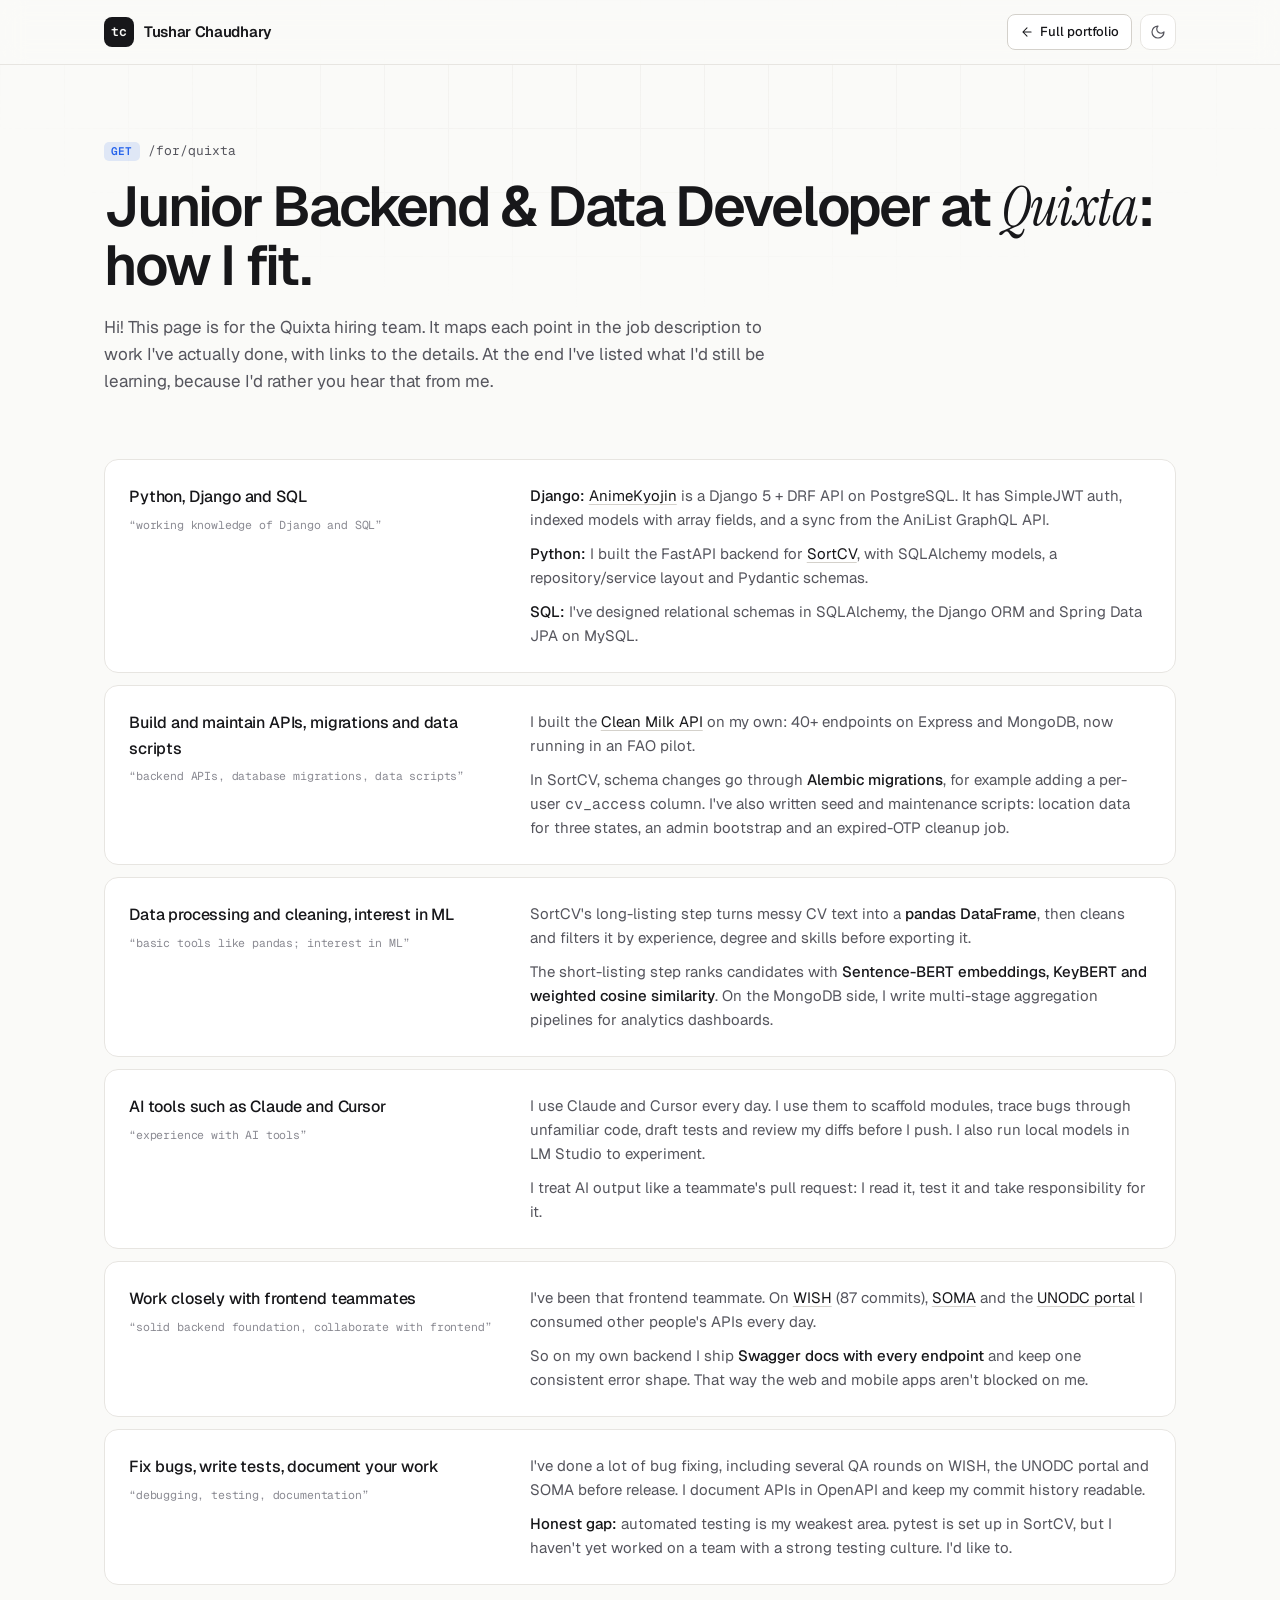
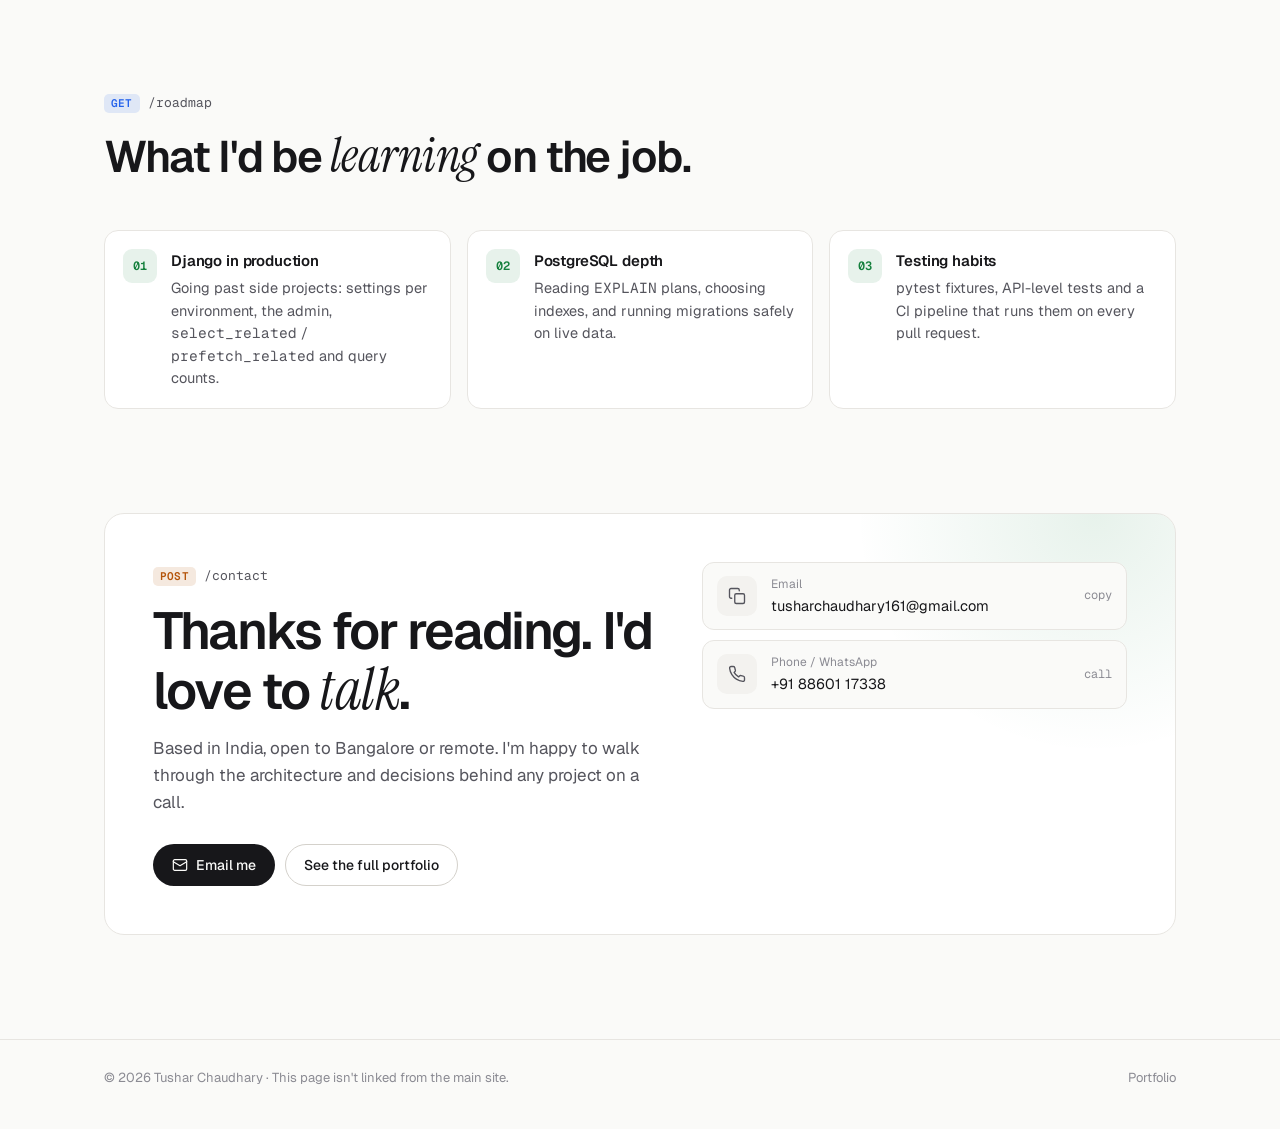
==== quixta.html @ 34424780 "Rebuild portfolio with backend case studies and Quixta fit page - New design with light/dark theme, " ====
<!DOCTYPE html>
<html lang="en">
<head>
    <meta charset="UTF-8">
    <meta name="viewport" content="width=device-width, initial-scale=1.0">
    <title>For Quixta · Tushar Chaudhary</title>
    <meta name="description" content="How Tushar Chaudhary's work maps to Quixta's Junior Backend & Data Developer role.">
    <meta name="robots" content="noindex, nofollow">
    <link rel="icon" href="data:image/svg+xml,%3Csvg xmlns='http://www.w3.org/2000/svg' viewBox='0 0 32 32'%3E%3Crect width='32' height='32' rx='8' fill='%2317171a'/%3E%3Ctext x='16' y='21' text-anchor='middle' font-family='monospace' font-size='14' font-weight='700' fill='%234ade80'%3Etc%3C/text%3E%3C/svg%3E">
    <link rel="preconnect" href="https://fonts.googleapis.com">
    <link rel="preconnect" href="https://fonts.gstatic.com" crossorigin>
    <link href="https://fonts.googleapis.com/css2?family=Geist:wght@400;500;600;700&family=Geist+Mono:wght@400;500;600&family=Instrument+Serif:ital@0;1&display=swap" rel="stylesheet">
    <link rel="stylesheet" href="style.css">
    <script>
        (function () {
            try {
                var t = localStorage.getItem('theme');
                if (t === 'light' || t === 'dark') document.documentElement.setAttribute('data-theme', t);
            } catch (e) {}
        })();
    </script>
</head>
<body>
    <svg width="0" height="0" style="position:absolute" aria-hidden="true">
        <symbol id="i-mail" viewBox="0 0 24 24"><rect x="2" y="4" width="20" height="16" rx="2"/><path d="m22 7-10 6L2 7"/></symbol>
        <symbol id="i-left" viewBox="0 0 24 24"><path d="M19 12H5M12 19l-7-7 7-7"/></symbol>
        <symbol id="i-sun" viewBox="0 0 24 24"><circle cx="12" cy="12" r="4"/><path d="M12 2v2M12 20v2M4.93 4.93l1.41 1.41M17.66 17.66l1.41 1.41M2 12h2M20 12h2M6.34 17.66l-1.41 1.41M19.07 4.93l-1.41 1.41"/></symbol>
        <symbol id="i-moon" viewBox="0 0 24 24"><path d="M12 3a6 6 0 0 0 9 9 9 9 0 1 1-9-9Z"/></symbol>
        <symbol id="i-check" viewBox="0 0 24 24"><path d="M20 6 9 17l-5-5"/></symbol>
        <symbol id="i-phone" viewBox="0 0 24 24"><path d="M22 16.92v3a2 2 0 0 1-2.18 2 19.79 19.79 0 0 1-8.63-3.07 19.5 19.5 0 0 1-6-6 19.79 19.79 0 0 1-3.07-8.67A2 2 0 0 1 4.11 2h3a2 2 0 0 1 2 1.72c.13.96.36 1.9.7 2.81a2 2 0 0 1-.45 2.11L8.09 9.91a16 16 0 0 0 6 6l1.27-1.27a2 2 0 0 1 2.11-.45c.91.34 1.85.57 2.81.7A2 2 0 0 1 22 16.92Z"/></symbol>
        <symbol id="i-copy" viewBox="0 0 24 24"><rect x="9" y="9" width="13" height="13" rx="2"/><path d="M5 15H4a2 2 0 0 1-2-2V4a2 2 0 0 1 2-2h9a2 2 0 0 1 2 2v1"/></symbol>
    </svg>

    <div class="backdrop" aria-hidden="true"></div>

    <header class="nav scrolled">
        <div class="container nav-inner">
            <a href="index.html" class="brand" aria-label="Back to Tushar Chaudhary's portfolio">
                <span class="brand-mark">tc</span>
                <span class="brand-name">Tushar Chaudhary</span>
            </a>
            <div class="nav-actions">
                <a href="index.html" class="link-btn" style="height:36px;white-space:nowrap">
                    <svg class="icon"><use href="#i-left"/></svg>
                    Full portfolio
                </a>
                <button class="icon-btn theme-toggle" id="themeBtn" aria-label="Toggle colour theme">
                    <svg class="icon moon"><use href="#i-moon"/></svg>
                    <svg class="icon sun"><use href="#i-sun"/></svg>
                </button>
            </div>
        </div>
    </header>

    <main>
        <section class="fit-hero">
            <div class="container">
                <div class="route"><span class="method m-get">GET</span><span class="path">/for/quixta</span></div>
                <h1>Junior Backend &amp; Data Developer at <span class="serif">Quixta</span>: how I fit.</h1>
                <p class="section-sub" style="max-width:680px">Hi! This page is for the Quixta hiring team. It maps each point in the job description to work I've actually done, with links to the details. At the end I've listed what I'd still be learning, because I'd rather you hear that from me.</p>
            </div>
        </section>

        <section class="section" style="padding-top:40px">
            <div class="container">
                <div class="fit-table">
                    <div class="fit-row">
                        <div class="fit-req">Python, Django and SQL<small>“working knowledge of Django and SQL”</small></div>
                        <div class="fit-proof">
                            <p><strong>Django:</strong> <a href="index.html#animekyojin">AnimeKyojin</a> is a Django 5 + DRF API on PostgreSQL. It has SimpleJWT auth, indexed models with array fields, and a sync from the AniList GraphQL API.</p>
                            <p><strong>Python:</strong> I built the FastAPI backend for <a href="index.html#sortcv">SortCV</a>, with SQLAlchemy models, a repository/service layout and Pydantic schemas.</p>
                            <p><strong>SQL:</strong> I've designed relational schemas in SQLAlchemy, the Django ORM and Spring Data JPA on MySQL.</p>
                        </div>
                    </div>
                    <div class="fit-row">
                        <div class="fit-req">Build and maintain APIs, migrations and data scripts<small>“backend APIs, database migrations, data scripts”</small></div>
                        <div class="fit-proof">
                            <p>I built the <a href="index.html#clean-milk">Clean Milk API</a> on my own: 40+ endpoints on Express and MongoDB, now running in an FAO pilot.</p>
                            <p>In SortCV, schema changes go through <strong>Alembic migrations</strong>, for example adding a per-user <code>cv_access</code> column. I've also written seed and maintenance scripts: location data for three states, an admin bootstrap and an expired-OTP cleanup job.</p>
                        </div>
                    </div>
                    <div class="fit-row">
                        <div class="fit-req">Data processing and cleaning, interest in ML<small>“basic tools like pandas; interest in ML”</small></div>
                        <div class="fit-proof">
                            <p>SortCV's long-listing step turns messy CV text into a <strong>pandas DataFrame</strong>, then cleans and filters it by experience, degree and skills before exporting it.</p>
                            <p>The short-listing step ranks candidates with <strong>Sentence-BERT embeddings, KeyBERT and weighted cosine similarity</strong>. On the MongoDB side, I write multi-stage aggregation pipelines for analytics dashboards.</p>
                        </div>
                    </div>
                    <div class="fit-row">
                        <div class="fit-req">AI tools such as Claude and Cursor<small>“experience with AI tools”</small></div>
                        <div class="fit-proof">
                            <p>I use Claude and Cursor every day. I use them to scaffold modules, trace bugs through unfamiliar code, draft tests and review my diffs before I push. I also run local models in LM Studio to experiment.</p>
                            <p>I treat AI output like a teammate's pull request: I read it, test it and take responsibility for it.</p>
                        </div>
                    </div>
                    <div class="fit-row">
                        <div class="fit-req">Work closely with frontend teammates<small>“solid backend foundation, collaborate with frontend”</small></div>
                        <div class="fit-proof">
                            <p>I've been that frontend teammate. On <a href="index.html#wish">WISH</a> (87 commits), <a href="index.html#soma">SOMA</a> and the <a href="index.html#transparency-portal">UNODC portal</a> I consumed other people's APIs every day.</p>
                            <p>So on my own backend I ship <strong>Swagger docs with every endpoint</strong> and keep one consistent error shape. That way the web and mobile apps aren't blocked on me.</p>
                        </div>
                    </div>
                    <div class="fit-row">
                        <div class="fit-req">Fix bugs, write tests, document your work<small>“debugging, testing, documentation”</small></div>
                        <div class="fit-proof">
                            <p>I've done a lot of bug fixing, including several QA rounds on WISH, the UNODC portal and SOMA before release. I document APIs in OpenAPI and keep my commit history readable.</p>
                            <p><strong>Honest gap:</strong> automated testing is my weakest area. pytest is set up in SortCV, but I haven't yet worked on a team with a strong testing culture. I'd like to.</p>
                        </div>
                    </div>
                </div>
            </div>
        </section>

        <section class="section">
            <div class="container">
                <div class="section-head">
                    <div class="route"><span class="method m-get">GET</span><span class="path">/roadmap</span></div>
                    <h2>What I'd be <span class="serif">learning</span> on the job.</h2>
                </div>
                <div class="growth">
                    <div class="principle">
                        <span class="principle-num">01</span>
                        <div><h3>Django in production</h3><p>Going past side projects: settings per environment, the admin, <code>select_related</code> / <code>prefetch_related</code> and query counts.</p></div>
                    </div>
                    <div class="principle">
                        <span class="principle-num">02</span>
                        <div><h3>PostgreSQL depth</h3><p>Reading <code>EXPLAIN</code> plans, choosing indexes, and running migrations safely on live data.</p></div>
                    </div>
                    <div class="principle">
                        <span class="principle-num">03</span>
                        <div><h3>Testing habits</h3><p>pytest fixtures, API-level tests and a CI pipeline that runs them on every pull request.</p></div>
                    </div>
                </div>
            </div>
        </section>

        <section class="section">
            <div class="container">
                <div class="contact-card">
                    <div>
                        <div class="route"><span class="method m-post">POST</span><span class="path">/contact</span></div>
                        <h2>Thanks for reading. I'd love to <span class="serif">talk</span>.</h2>
                        <p class="section-sub">Based in India, open to Bangalore or remote. I'm happy to walk through the architecture and decisions behind any project on a call.</p>
                        <div class="hero-cta">
                            <a class="btn btn-primary" href="mailto:tusharchaudhary161@gmail.com?subject=Quixta%20%E2%80%94%20Junior%20Backend%20%26%20Data%20Developer">
                                <svg class="icon"><use href="#i-mail"/></svg>
                                Email me
                            </a>
                            <a class="btn btn-ghost" href="index.html">See the full portfolio</a>
                        </div>
                    </div>
                    <div class="contact-list">
                        <button class="contact-row" id="copyEmail">
                            <span class="ci"><svg class="icon"><use href="#i-copy"/></svg></span>
                            <span><span class="cl">Email</span><span class="cv">tusharchaudhary161@gmail.com</span></span>
                            <span class="ca">copy</span>
                        </button>
                        <a class="contact-row" href="tel:+918860117338">
                            <span class="ci"><svg class="icon"><use href="#i-phone"/></svg></span>
                            <span><span class="cl">Phone / WhatsApp</span><span class="cv">+91 88601 17338</span></span>
                            <span class="ca">call</span>
                        </a>
                    </div>
                </div>
            </div>
        </section>
    </main>

    <footer class="footer">
        <div class="container footer-inner">
            <span>© 2026 Tushar Chaudhary · This page isn't linked from the main site.</span>
            <div class="footer-links"><a href="index.html">Portfolio</a></div>
        </div>
    </footer>

    <div class="toast" id="toast" role="status" aria-live="polite">
        <svg class="icon"><use href="#i-check"/></svg>
        <span id="toastText">Copied</span>
    </div>

    <script>
        (function () {
            var root = document.documentElement;
            document.getElementById('themeBtn').addEventListener('click', function () {
                var cur = root.getAttribute('data-theme') ||
                    (window.matchMedia('(prefers-color-scheme: dark)').matches ? 'dark' : 'light');
                var next = cur === 'dark' ? 'light' : 'dark';
                root.setAttribute('data-theme', next);
                try { localStorage.setItem('theme', next); } catch (e) {}
            });
            var toast = document.getElementById('toast');
            document.getElementById('copyEmail').addEventListener('click', function () {
                var email = 'tusharchaudhary161@gmail.com';
                var show = function () {
                    document.getElementById('toastText').textContent = 'Email copied: ' + email;
                    toast.classList.add('show');
                    setTimeout(function () { toast.classList.remove('show'); }, 2200);
                };
                if (navigator.clipboard && window.isSecureContext) navigator.clipboard.writeText(email).then(show);
                else window.location.href = 'mailto:' + email;
            });
        })();
    </script>
</body>
</html>
---- style.css ----
/* ==========================================================================
   Tushar Chaudhary — Portfolio
   Vanilla CSS. Tokens first, then layout, then components.
   ========================================================================== */

/* ---------- Tokens ---------- */
:root {
    --bg: #fafaf8;
    --bg-elev: #ffffff;
    --bg-sunk: #f3f2ef;
    --line: #e7e5e1;
    --line-strong: #d4d1cb;
    --text: #17171a;
    --text-2: #55555d;
    --text-3: #8b8b93;
    --accent: #15803d;
    --accent-soft: rgba(21, 128, 61, 0.1);
    --accent-line: rgba(21, 128, 61, 0.28);
    --m-get: #2563eb;
    --m-post: #b45309;
    --m-patch: #7c3aed;
    --m-put: #0e7490;
    --m-del: #dc2626;
    --s-str: #15803d;
    --s-key: #1d4ed8;
    --s-num: #b45309;
    --s-com: #8b8b93;
    --heat-0: #ebe9e4;
    --heat-1: #b7e4c4;
    --heat-2: #6cc98a;
    --heat-3: #2f9e57;
    --heat-4: #166534;
    --shadow: 0 1px 2px rgba(20, 20, 20, 0.04), 0 8px 24px -12px rgba(20, 20, 20, 0.12);
    --radius: 14px;
    --radius-sm: 8px;
    --font-sans: "Geist", ui-sans-serif, system-ui, -apple-system, "Segoe UI", sans-serif;
    --font-mono: "Geist Mono", ui-monospace, "SFMono-Regular", Menlo, Consolas, monospace;
    --font-serif: "Instrument Serif", Georgia, "Times New Roman", serif;
    --max: 1120px;
    --gutter: 24px;
    color-scheme: light;
}

@media (prefers-color-scheme: dark) {
    :root:not([data-theme="light"]) {
        --bg: #0a0a0b;
        --bg-elev: #121214;
        --bg-sunk: #0e0e10;
        --line: #232327;
        --line-strong: #313137;
        --text: #ededef;
        --text-2: #a5a5ae;
        --text-3: #6e6e78;
        --accent: #4ade80;
        --accent-soft: rgba(74, 222, 128, 0.1);
        --accent-line: rgba(74, 222, 128, 0.3);
        --m-get: #60a5fa;
        --m-post: #fbbf24;
        --m-patch: #c084fc;
        --m-put: #22d3ee;
        --m-del: #f87171;
        --s-str: #86efac;
        --s-key: #93c5fd;
        --s-num: #fcd34d;
        --s-com: #6e6e78;
        --heat-0: #19191c;
        --heat-1: #14532d;
        --heat-2: #15803d;
        --heat-3: #22c55e;
        --heat-4: #86efac;
        --shadow: 0 1px 2px rgba(0, 0, 0, 0.4), 0 12px 32px -16px rgba(0, 0, 0, 0.7);
        color-scheme: dark;
    }
}

:root[data-theme="dark"] {
    --bg: #0a0a0b;
    --bg-elev: #121214;
    --bg-sunk: #0e0e10;
    --line: #232327;
    --line-strong: #313137;
    --text: #ededef;
    --text-2: #a5a5ae;
    --text-3: #6e6e78;
    --accent: #4ade80;
    --accent-soft: rgba(74, 222, 128, 0.1);
    --accent-line: rgba(74, 222, 128, 0.3);
    --m-get: #60a5fa;
    --m-post: #fbbf24;
    --m-patch: #c084fc;
    --m-put: #22d3ee;
    --m-del: #f87171;
    --s-str: #86efac;
    --s-key: #93c5fd;
    --s-num: #fcd34d;
    --s-com: #6e6e78;
    --heat-0: #19191c;
    --heat-1: #14532d;
    --heat-2: #15803d;
    --heat-3: #22c55e;
    --heat-4: #86efac;
    --shadow: 0 1px 2px rgba(0, 0, 0, 0.4), 0 12px 32px -16px rgba(0, 0, 0, 0.7);
    color-scheme: dark;
}

/* ---------- Base ---------- */
*,
*::before,
*::after { box-sizing: border-box; }

html {
    scroll-behavior: smooth;
    scroll-padding-top: 88px;
    -webkit-text-size-adjust: 100%;
}

body {
    margin: 0;
    background: var(--bg);
    color: var(--text);
    font-family: var(--font-sans);
    font-size: 16px;
    line-height: 1.6;
    -webkit-font-smoothing: antialiased;
    text-rendering: optimizeLegibility;
    overflow-x: hidden;
    transition: background-color 0.25s ease, color 0.25s ease;
}

img, svg { display: block; max-width: 100%; }
a { color: inherit; text-decoration: none; }
button { font: inherit; color: inherit; cursor: pointer; background: none; border: 0; padding: 0; }
code, pre, kbd { font-family: var(--font-mono); }
::selection { background: var(--accent); color: var(--bg); }

:focus-visible {
    outline: 2px solid var(--accent);
    outline-offset: 3px;
    border-radius: 6px;
}

.icon { width: 16px; height: 16px; flex-shrink: 0; fill: none; stroke: currentColor; stroke-width: 1.8; stroke-linecap: round; stroke-linejoin: round; }
.icon-fill { fill: currentColor; stroke: none; }

.skip-link {
    position: absolute;
    left: 16px;
    top: -60px;
    z-index: 200;
    padding: 10px 14px;
    background: var(--text);
    color: var(--bg);
    border-radius: var(--radius-sm);
    font-size: 14px;
}
.skip-link:focus { top: 16px; }

.container {
    width: 100%;
    max-width: var(--max);
    margin: 0 auto;
    padding: 0 var(--gutter);
}

.serif {
    font-family: var(--font-serif);
    font-style: italic;
    font-weight: 400;
    letter-spacing: -0.01em;
}

.mono { font-family: var(--font-mono); }
.muted { color: var(--text-2); }

/* subtle grain/grid backdrop */
.backdrop {
    position: fixed;
    inset: 0;
    z-index: -1;
    pointer-events: none;
    background-image:
        linear-gradient(var(--line) 1px, transparent 1px),
        linear-gradient(90deg, var(--line) 1px, transparent 1px);
    background-size: 64px 64px;
    mask-image: radial-gradient(ellipse 80% 50% at 50% 0%, #000 0%, transparent 70%);
    -webkit-mask-image: radial-gradient(ellipse 80% 50% at 50% 0%, #000 0%, transparent 70%);
    opacity: 0.55;
}

/* ---------- Nav ---------- */
.nav {
    position: sticky;
    top: 0;
    z-index: 50;
    border-bottom: 1px solid transparent;
    transition: background-color 0.25s ease, border-color 0.25s ease, backdrop-filter 0.25s ease;
}
.nav.scrolled {
    background: color-mix(in srgb, var(--bg) 82%, transparent);
    backdrop-filter: saturate(160%) blur(12px);
    -webkit-backdrop-filter: saturate(160%) blur(12px);
    border-bottom-color: var(--line);
}
.nav-inner {
    height: 64px;
    display: flex;
    align-items: center;
    gap: 24px;
}
.brand {
    display: inline-flex;
    align-items: center;
    gap: 10px;
    font-weight: 600;
    letter-spacing: -0.02em;
    margin-right: auto;
}
.brand-mark {
    width: 30px;
    height: 30px;
    display: grid;
    place-items: center;
    border-radius: 8px;
    background: var(--text);
    color: var(--bg);
    font-family: var(--font-mono);
    font-size: 13px;
    font-weight: 600;
}
.brand-name { font-size: 15px; }
.nav-links {
    display: flex;
    gap: 4px;
}
.nav-links a {
    font-size: 14px;
    color: var(--text-2);
    padding: 6px 12px;
    border-radius: 999px;
    transition: color 0.2s ease, background-color 0.2s ease;
}
.nav-links a:hover { color: var(--text); background: var(--bg-sunk); }
.nav-links a.active { color: var(--text); background: var(--bg-sunk); }
.nav-actions { display: flex; align-items: center; gap: 8px; }

.icon-btn {
    width: 36px;
    height: 36px;
    display: inline-grid;
    place-items: center;
    border-radius: 10px;
    border: 1px solid var(--line);
    background: var(--bg-elev);
    color: var(--text-2);
    transition: color 0.2s ease, border-color 0.2s ease;
}
.icon-btn:hover { color: var(--text); border-color: var(--line-strong); }

.search-btn {
    height: 36px;
    display: inline-flex;
    align-items: center;
    gap: 8px;
    padding: 0 8px 0 12px;
    border-radius: 10px;
    border: 1px solid var(--line);
    background: var(--bg-elev);
    color: var(--text-3);
    font-size: 13px;
    transition: border-color 0.2s ease, color 0.2s ease;
}
.search-btn:hover { border-color: var(--line-strong); color: var(--text-2); }
kbd, .kbd {
    font-family: var(--font-mono);
    font-size: 11px;
    line-height: 1;
    padding: 4px 6px;
    border-radius: 5px;
    border: 1px solid var(--line);
    background: var(--bg-sunk);
    color: var(--text-2);
}

.theme-toggle .sun { display: none; }
:root[data-theme="dark"] .theme-toggle .sun { display: block; }
:root[data-theme="dark"] .theme-toggle .moon { display: none; }
@media (prefers-color-scheme: dark) {
    :root:not([data-theme="light"]) .theme-toggle .sun { display: block; }
    :root:not([data-theme="light"]) .theme-toggle .moon { display: none; }
}

.menu-btn { display: none; }

/* ---------- Buttons ---------- */
.btn {
    display: inline-flex;
    align-items: center;
    justify-content: center;
    gap: 8px;
    height: 42px;
    padding: 0 18px;
    border-radius: 999px;
    font-size: 14px;
    font-weight: 500;
    border: 1px solid transparent;
    transition: transform 0.15s ease, background-color 0.2s ease, border-color 0.2s ease, color 0.2s ease;
    white-space: nowrap;
}
.btn:active { transform: translateY(1px); }
.btn-primary { background: var(--text); color: var(--bg); }
.btn-primary:hover { background: color-mix(in srgb, var(--text) 86%, var(--accent)); }
.btn-ghost { border-color: var(--line-strong); background: var(--bg-elev); color: var(--text); }
.btn-ghost:hover { border-color: var(--text-3); }
.btn-icon { width: 42px; padding: 0; }

/* ---------- Hero ---------- */
.hero { padding: 72px 0 56px; }
.hero-grid {
    display: grid;
    grid-template-columns: minmax(0, 1.05fr) minmax(0, 1fr);
    gap: 56px;
    align-items: center;
}
.status-pill {
    display: inline-flex;
    align-items: center;
    gap: 10px;
    padding: 6px 14px 6px 10px;
    border: 1px solid var(--line);
    border-radius: 999px;
    background: var(--bg-elev);
    font-size: 13px;
    color: var(--text-2);
    margin-bottom: 28px;
}
.pulse {
    position: relative;
    width: 8px;
    height: 8px;
    border-radius: 50%;
    background: var(--accent);
}
.pulse::after {
    content: "";
    position: absolute;
    inset: -4px;
    border-radius: 50%;
    border: 1px solid var(--accent);
    animation: pulse 2s ease-out infinite;
}
@keyframes pulse {
    0% { transform: scale(0.6); opacity: 1; }
    100% { transform: scale(1.6); opacity: 0; }
}
.hero h1 {
    font-size: clamp(40px, 6vw, 68px);
    line-height: 1.02;
    letter-spacing: -0.045em;
    font-weight: 600;
    margin: 0 0 24px;
}
.hero h1 .serif { font-size: 1.08em; letter-spacing: -0.02em; }
.hero-lede {
    font-size: 17px;
    color: var(--text-2);
    max-width: 540px;
    margin: 0 0 32px;
}
.hero-lede strong { color: var(--text); font-weight: 500; }
.hero-cta { display: flex; flex-wrap: wrap; gap: 10px; }

/* API console */
.console {
    border: 1px solid var(--line);
    border-radius: var(--radius);
    background: var(--bg-elev);
    box-shadow: var(--shadow);
    overflow: hidden;
    font-family: var(--font-mono);
    font-size: 13px;
}
.console-bar {
    display: flex;
    align-items: center;
    gap: 8px;
    padding: 10px 10px 10px 12px;
    border-bottom: 1px solid var(--line);
    background: var(--bg-sunk);
}
.method {
    display: inline-block;
    font-family: var(--font-mono);
    font-size: 11px;
    font-weight: 600;
    letter-spacing: 0.02em;
    padding: 3px 7px;
    border-radius: 5px;
    line-height: 1.2;
}
.m-get { color: var(--m-get); background: color-mix(in srgb, var(--m-get) 12%, transparent); }
.m-post { color: var(--m-post); background: color-mix(in srgb, var(--m-post) 13%, transparent); }
.m-patch { color: var(--m-patch); background: color-mix(in srgb, var(--m-patch) 12%, transparent); }
.m-put { color: var(--m-put); background: color-mix(in srgb, var(--m-put) 13%, transparent); }
.m-del { color: var(--m-del); background: color-mix(in srgb, var(--m-del) 12%, transparent); }
.console-url {
    flex: 1;
    min-width: 0;
    color: var(--text);
    white-space: nowrap;
    overflow: hidden;
    text-overflow: ellipsis;
}
.console-url .host { color: var(--text-3); }
.send-btn {
    display: inline-flex;
    align-items: center;
    gap: 6px;
    padding: 6px 12px;
    border-radius: 7px;
    background: var(--text);
    color: var(--bg);
    font-size: 12px;
    font-weight: 500;
}
.send-btn .icon { width: 12px; height: 12px; }
.console-tabs {
    display: flex;
    gap: 2px;
    padding: 8px 10px 0;
    border-bottom: 1px solid var(--line);
    overflow-x: auto;
    scrollbar-width: none;
}
.console-tabs::-webkit-scrollbar { display: none; }
.console-tab {
    padding: 6px 10px 8px;
    font-size: 12px;
    color: var(--text-3);
    border-bottom: 2px solid transparent;
    margin-bottom: -1px;
    white-space: nowrap;
}
.console-tab:hover { color: var(--text-2); }
.console-tab[aria-selected="true"] { color: var(--text); border-bottom-color: var(--accent); }
.console-meta {
    display: flex;
    gap: 14px;
    padding: 10px 16px 0;
    font-size: 11.5px;
    color: var(--text-3);
}
.console-meta .ok { color: var(--accent); font-weight: 600; }
.console-body {
    margin: 0;
    padding: 12px 16px 20px;
    min-height: 296px;
    white-space: pre-wrap;
    word-break: break-word;
    color: var(--text-2);
    line-height: 1.7;
}
.console-body .k { color: var(--s-key); }
.console-body .s { color: var(--s-str); }
.console-body .n { color: var(--s-num); }
.console-body .b { color: var(--m-patch); }
.caret {
    display: inline-block;
    width: 7px;
    height: 15px;
    background: var(--accent);
    vertical-align: -2px;
    animation: blink 1s steps(1) infinite;
}
@keyframes blink { 50% { opacity: 0; } }

/* ---------- Stats strip ---------- */
.stats {
    display: grid;
    grid-template-columns: repeat(4, minmax(0, 1fr));
    border: 1px solid var(--line);
    border-radius: var(--radius);
    background: var(--bg-elev);
    margin-top: 64px;
}
.stat { padding: 22px 24px; }
.stat + .stat { border-left: 1px solid var(--line); }
.stat-num {
    font-size: 34px;
    font-weight: 600;
    letter-spacing: -0.04em;
    line-height: 1.1;
}
.stat-num sup { font-size: 0.55em; color: var(--accent); vertical-align: top; position: relative; top: 4px; margin-left: 2px; }
.stat-label { font-size: 13.5px; color: var(--text-2); margin-top: 6px; line-height: 1.45; }

/* ---------- Sections ---------- */
.section { padding: 104px 0 0; }
.section:last-of-type { padding-bottom: 104px; }
.section-head { margin-bottom: 48px; max-width: 720px; }
.route {
    display: inline-flex;
    align-items: center;
    gap: 8px;
    font-family: var(--font-mono);
    font-size: 13px;
    color: var(--text-3);
    margin-bottom: 16px;
}
.route .path { color: var(--text-2); }
.section h2 {
    font-size: clamp(30px, 4vw, 44px);
    line-height: 1.08;
    letter-spacing: -0.035em;
    font-weight: 600;
    margin: 0 0 14px;
}
.section h2 .serif { font-size: 1.1em; }
.section-sub { color: var(--text-2); font-size: 17px; margin: 0; }

/* ---------- About ---------- */
.about-grid {
    display: grid;
    grid-template-columns: minmax(0, 1.1fr) minmax(0, 1fr);
    gap: 48px;
}
.about-copy p { margin: 0 0 18px; color: var(--text-2); font-size: 16.5px; }
.about-copy p strong { color: var(--text); font-weight: 500; }
.principles { display: grid; gap: 12px; }
.principle {
    display: grid;
    grid-template-columns: 34px 1fr;
    gap: 14px;
    padding: 18px;
    border: 1px solid var(--line);
    border-radius: var(--radius);
    background: var(--bg-elev);
}
.principle-num {
    width: 34px;
    height: 34px;
    border-radius: 9px;
    display: grid;
    place-items: center;
    background: var(--accent-soft);
    color: var(--accent);
    font-family: var(--font-mono);
    font-size: 12px;
    font-weight: 600;
}
.principle h3 { font-size: 15px; margin: 0 0 4px; font-weight: 600; letter-spacing: -0.01em; }
.principle p { margin: 0; color: var(--text-2); font-size: 14.5px; line-height: 1.55; }

/* ---------- Experience ---------- */
.timeline { display: grid; gap: 16px; }
.job {
    display: grid;
    grid-template-columns: 200px minmax(0, 1fr);
    gap: 32px;
    padding: 28px;
    border: 1px solid var(--line);
    border-radius: var(--radius);
    background: var(--bg-elev);
}
.job-when { font-family: var(--font-mono); font-size: 13px; color: var(--text-3); padding-top: 3px; }
.job-when .now {
    display: inline-flex;
    align-items: center;
    gap: 6px;
    margin-top: 8px;
    color: var(--accent);
}
.job-when .now::before { content: ""; width: 6px; height: 6px; border-radius: 50%; background: var(--accent); }
.job h3 { margin: 0; font-size: 19px; letter-spacing: -0.02em; font-weight: 600; }
.job-org { color: var(--text-2); font-size: 14.5px; margin: 4px 0 16px; }
.job ul { margin: 0; padding: 0; list-style: none; display: grid; gap: 10px; }
.job li {
    position: relative;
    padding-left: 20px;
    color: var(--text-2);
    font-size: 15px;
}
.job li::before {
    content: "";
    position: absolute;
    left: 2px;
    top: 0.72em;
    width: 8px;
    height: 1px;
    background: var(--text-3);
}
.job li strong { color: var(--text); font-weight: 500; }

/* Activity heatmap */
.activity {
    margin-top: 16px;
    padding: 24px 28px;
    border: 1px solid var(--line);
    border-radius: var(--radius);
    background: var(--bg-elev);
}
.activity-head {
    display: flex;
    align-items: baseline;
    justify-content: space-between;
    gap: 16px;
    flex-wrap: wrap;
    margin-bottom: 18px;
}
.activity-head h3 { margin: 0; font-size: 15px; font-weight: 600; }
.activity-head p { margin: 2px 0 0; font-size: 13.5px; color: var(--text-2); }
.legend { display: flex; align-items: center; gap: 4px; font-size: 11.5px; color: var(--text-3); font-family: var(--font-mono); }
.legend i { width: 10px; height: 10px; border-radius: 2px; display: inline-block; }
.heatmap { width: 100%; height: auto; }
.heatmap rect { rx: 2; }
.heatmap text { font-family: var(--font-mono); font-size: 9px; fill: var(--text-3); }
.heat-tip {
    position: fixed;
    z-index: 120;
    pointer-events: none;
    padding: 6px 10px;
    border-radius: 7px;
    background: var(--text);
    color: var(--bg);
    font-size: 12px;
    font-family: var(--font-mono);
    opacity: 0;
    transform: translate(-50%, calc(-100% - 10px));
    transition: opacity 0.12s ease;
    white-space: nowrap;
}

/* ---------- Projects ---------- */
.projects-toolbar {
    display: flex;
    align-items: flex-end;
    justify-content: space-between;
    gap: 24px;
    flex-wrap: wrap;
    margin-bottom: 28px;
}
.filters {
    display: inline-flex;
    gap: 4px;
    padding: 4px;
    border: 1px solid var(--line);
    border-radius: 999px;
    background: var(--bg-elev);
    flex-wrap: wrap;
}
.filter {
    padding: 6px 14px;
    border-radius: 999px;
    font-size: 13.5px;
    color: var(--text-2);
    transition: background-color 0.2s ease, color 0.2s ease;
}
.filter:hover { color: var(--text); }
.filter[aria-pressed="true"] { background: var(--text); color: var(--bg); }
.filter .count { font-family: var(--font-mono); font-size: 11.5px; opacity: 0.6; margin-left: 4px; }

.private-note {
    display: flex;
    gap: 12px;
    align-items: flex-start;
    padding: 14px 16px;
    border: 1px dashed var(--line-strong);
    border-radius: var(--radius-sm);
    font-size: 14px;
    color: var(--text-2);
    margin-bottom: 24px;
}
.private-note .icon { margin-top: 3px; color: var(--text-3); }
.private-note strong { color: var(--text); font-weight: 500; }

.project-list { display: grid; gap: 20px; }
.project.is-hidden { display: none; }

/* Case study (large) */
.case {
    display: grid;
    grid-template-columns: minmax(0, 1fr) minmax(0, 1fr);
    border: 1px solid var(--line);
    border-radius: var(--radius);
    background: var(--bg-elev);
    overflow: hidden;
}
.case-body { padding: 32px; }
.case-visual {
    border-left: 1px solid var(--line);
    background: var(--bg-sunk);
    display: flex;
    flex-direction: column;
    min-width: 0;
}
.p-meta {
    display: flex;
    flex-wrap: wrap;
    align-items: center;
    gap: 8px;
    margin-bottom: 14px;
}
.badge {
    display: inline-flex;
    align-items: center;
    gap: 6px;
    font-size: 12px;
    font-weight: 500;
    padding: 3px 10px;
    border-radius: 999px;
    border: 1px solid var(--line);
    color: var(--text-2);
    background: var(--bg-elev);
    white-space: nowrap;
}
.badge-live { color: var(--accent); border-color: var(--accent-line); background: var(--accent-soft); }
.badge-live::before { content: ""; width: 6px; height: 6px; border-radius: 50%; background: currentColor; }
.badge-pilot { color: var(--m-post); border-color: color-mix(in srgb, var(--m-post) 35%, transparent); background: color-mix(in srgb, var(--m-post) 9%, transparent); }
.badge-pilot::before { content: ""; width: 6px; height: 6px; border-radius: 50%; background: currentColor; }
.badge-soft { color: var(--m-get); border-color: color-mix(in srgb, var(--m-get) 35%, transparent); background: color-mix(in srgb, var(--m-get) 9%, transparent); }
.badge-soft::before { content: ""; width: 6px; height: 6px; border-radius: 50%; background: currentColor; }
.project h3 {
    font-size: 24px;
    letter-spacing: -0.03em;
    line-height: 1.2;
    font-weight: 600;
    margin: 0 0 4px;
}
.p-role { font-size: 14px; color: var(--text-3); margin: 0 0 14px; font-family: var(--font-mono); }
.p-summary { color: var(--text-2); margin: 0 0 20px; font-size: 15.5px; }
.p-points { margin: 0 0 22px; padding: 0; list-style: none; display: grid; gap: 10px; }
.p-points li {
    position: relative;
    padding-left: 22px;
    font-size: 14.5px;
    color: var(--text-2);
    line-height: 1.55;
}
.p-points li::before {
    content: "";
    position: absolute;
    left: 0;
    top: 0.5em;
    width: 10px;
    height: 6px;
    border-left: 1.5px solid var(--accent);
    border-bottom: 1.5px solid var(--accent);
    transform: rotate(-45deg);
}
.p-points strong { color: var(--text); font-weight: 500; }
.p-points code, .p-summary code {
    font-size: 0.88em;
    padding: 1px 5px;
    border-radius: 4px;
    background: var(--bg-sunk);
    border: 1px solid var(--line);
    color: var(--text);
}
.chips { display: flex; flex-wrap: wrap; gap: 6px; margin-bottom: 22px; }
.chip {
    font-family: var(--font-mono);
    font-size: 11.5px;
    padding: 3px 8px;
    border-radius: 6px;
    background: var(--bg-sunk);
    border: 1px solid var(--line);
    color: var(--text-2);
}
.p-links { display: flex; flex-wrap: wrap; gap: 8px; }
.link-btn {
    display: inline-flex;
    align-items: center;
    gap: 6px;
    height: 34px;
    padding: 0 12px;
    border-radius: 8px;
    border: 1px solid var(--line-strong);
    font-size: 13px;
    font-weight: 500;
    color: var(--text);
    background: var(--bg-elev);
    transition: border-color 0.2s ease, background-color 0.2s ease;
}
.link-btn:hover { border-color: var(--text-3); }
.link-btn .icon { width: 14px; height: 14px; }
.link-btn.is-muted { color: var(--text-3); border-style: dashed; cursor: default; }

/* Visual tabs */
.v-tabs {
    display: flex;
    gap: 2px;
    padding: 10px 12px 0;
    border-bottom: 1px solid var(--line);
    overflow-x: auto;
    scrollbar-width: none;
}
.v-tabs::-webkit-scrollbar { display: none; }
.v-tab {
    padding: 6px 10px 9px;
    font-size: 12.5px;
    color: var(--text-3);
    border-bottom: 2px solid transparent;
    margin-bottom: -1px;
    white-space: nowrap;
}
.v-tab:hover { color: var(--text-2); }
.v-tab[aria-selected="true"] { color: var(--text); border-bottom-color: var(--text); }
.v-panel { padding: 24px; flex: 1; display: none; }
.v-panel.active { display: block; }

/* Request flow diagram */
.flow { display: grid; gap: 0; font-family: var(--font-mono); font-size: 12.5px; }
.flow-req {
    display: flex;
    align-items: center;
    gap: 8px;
    padding: 10px 12px;
    border: 1px solid var(--line-strong);
    border-radius: 9px;
    background: var(--bg-elev);
    color: var(--text);
    overflow: hidden;
    white-space: nowrap;
    text-overflow: ellipsis;
}
.flow-step {
    position: relative;
    display: flex;
    align-items: center;
    justify-content: space-between;
    gap: 12px;
    padding: 9px 12px 9px 34px;
    color: var(--text-2);
}
.flow-step::before {
    content: "";
    position: absolute;
    left: 17px;
    top: 0;
    bottom: 0;
    width: 1px;
    background: var(--line-strong);
}
.flow-step::after {
    content: "";
    position: absolute;
    left: 13px;
    top: 50%;
    width: 9px;
    height: 9px;
    margin-top: -4.5px;
    border-radius: 50%;
    background: var(--bg-sunk);
    border: 1.5px solid var(--text-3);
    transition: background-color 0.2s ease, border-color 0.2s ease;
}
.flow-step.lit::after { background: var(--accent); border-color: var(--accent); }
.flow-step.lit { color: var(--text); }
.flow-step .why { color: var(--text-3); font-size: 11.5px; text-align: right; }
.flow-res {
    display: flex;
    align-items: center;
    gap: 8px;
    padding: 10px 12px;
    border: 1px solid var(--accent-line);
    border-radius: 9px;
    background: var(--accent-soft);
    color: var(--text);
}
.flow-res .ok { color: var(--accent); font-weight: 600; }

/* Endpoint list */
.endpoints { display: grid; gap: 6px; font-family: var(--font-mono); font-size: 12.5px; }
.ep {
    display: grid;
    grid-template-columns: 54px minmax(0, 1fr);
    align-items: center;
    gap: 10px;
    padding: 8px 10px;
    border-radius: 8px;
    border: 1px solid var(--line);
    background: var(--bg-elev);
}
.ep .method { text-align: center; }
.ep-path { color: var(--text); overflow: hidden; text-overflow: ellipsis; white-space: nowrap; }
.ep-path em { font-style: normal; color: var(--text-3); }
.ep-more { font-size: 12px; color: var(--text-3); padding: 6px 2px 0; font-family: var(--font-mono); }

/* Code block */
.code {
    margin: 0;
    padding: 16px;
    border-radius: 10px;
    border: 1px solid var(--line);
    background: var(--bg-elev);
    font-size: 12.5px;
    line-height: 1.65;
    overflow-x: auto;
    color: var(--text-2);
}
.code .c { color: var(--s-com); }
.code .k { color: var(--m-patch); }
.code .f { color: var(--s-key); }
.code .s { color: var(--s-str); }
.code .t { color: var(--s-num); }
.code-cap { font-size: 12px; color: var(--text-3); margin-top: 10px; font-family: var(--font-mono); }

/* Pipeline (vertical numbered) */
.pipeline { display: grid; gap: 8px; counter-reset: pipe; }
.pipe {
    display: grid;
    grid-template-columns: 28px minmax(0, 1fr);
    gap: 12px;
    align-items: start;
    padding: 10px 12px;
    border: 1px solid var(--line);
    border-radius: 9px;
    background: var(--bg-elev);
}
.pipe::before {
    counter-increment: pipe;
    content: counter(pipe, decimal-leading-zero);
    font-family: var(--font-mono);
    font-size: 11px;
    color: var(--text-3);
    padding-top: 2px;
}
.pipe b { display: block; font-size: 13.5px; font-weight: 500; color: var(--text); }
.pipe span { font-size: 12.5px; color: var(--text-2); }

/* Platform cards grid */
.platform-grid {
    display: grid;
    grid-template-columns: repeat(2, minmax(0, 1fr));
    gap: 20px;
}
.card {
    display: flex;
    flex-direction: column;
    border: 1px solid var(--line);
    border-radius: var(--radius);
    background: var(--bg-elev);
    overflow: hidden;
    transition: border-color 0.2s ease, transform 0.2s ease;
}
.card:hover { border-color: var(--line-strong); }
.card-visual {
    height: 168px;
    border-bottom: 1px solid var(--line);
    background: var(--bg-sunk);
    position: relative;
    overflow: hidden;
    display: grid;
    place-items: center;
    padding: 20px;
}
.card.wide { grid-column: 1 / -1; flex-direction: row; }
.card.wide .card-visual {
    width: 40%;
    height: auto;
    flex-shrink: 0;
    border-bottom: 0;
    border-right: 1px solid var(--line);
}
.card-body { padding: 24px; display: flex; flex-direction: column; flex: 1; min-width: 0; }
.card-body .p-points { margin-bottom: 18px; }
.card-body .p-links { margin-top: auto; }
.card h3 { font-size: 20px; }

/* mini visuals */
.mv-stages { display: flex; align-items: center; width: 100%; max-width: 420px; }
.mv-stage {
    display: flex;
    flex-direction: column;
    align-items: center;
    gap: 8px;
    font-family: var(--font-mono);
    font-size: 10.5px;
    color: var(--text-3);
    flex: 0 0 auto;
}
.mv-dot {
    width: 26px;
    height: 26px;
    border-radius: 50%;
    border: 1.5px solid var(--line-strong);
    background: var(--bg-elev);
    display: grid;
    place-items: center;
    transition: all 0.3s ease;
}
.mv-dot .icon { width: 12px; height: 12px; opacity: 0; color: var(--bg); stroke-width: 2.6; }
.mv-stage.done .mv-dot { background: var(--accent); border-color: var(--accent); }
.mv-stage.done .mv-dot .icon { opacity: 1; }
.mv-stage.done { color: var(--text); }
.mv-line { flex: 1; height: 1.5px; background: var(--line-strong); margin: 0 4px 22px; min-width: 10px; position: relative; overflow: hidden; }
.mv-line::after { content: ""; position: absolute; inset: 0; background: var(--accent); transform: scaleX(var(--fill, 0)); transform-origin: left; transition: transform 0.4s ease; }

.mv-bars { width: 100%; max-width: 420px; display: grid; gap: 7px; }
.mv-bar-row { display: grid; grid-template-columns: 34px 1fr 54px; align-items: center; gap: 10px; font-family: var(--font-mono); font-size: 10.5px; color: var(--text-3); }
.mv-bar { height: 10px; border-radius: 3px; background: var(--line); overflow: hidden; }
.mv-bar i { display: block; height: 100%; width: var(--w); background: var(--m-get); border-radius: 3px; transform-origin: left; animation: grow 1.2s cubic-bezier(.2,.7,.2,1) both; }
.mv-bar-row:nth-child(2) i { animation-delay: .08s; opacity: .85; }
.mv-bar-row:nth-child(3) i { animation-delay: .16s; opacity: .7; }
.mv-bar-row:nth-child(4) i { animation-delay: .24s; opacity: .55; }
.mv-bar-row:nth-child(5) i { animation-delay: .32s; opacity: .45; }
@keyframes grow { from { transform: scaleX(0); } to { transform: scaleX(1); } }
.mv-bar-row .v { text-align: right; color: var(--text-2); }

.mv-cal { width: 100%; max-width: 400px; display: grid; grid-template-columns: 28px repeat(5, 1fr); gap: 4px; font-family: var(--font-mono); font-size: 10px; color: var(--text-3); }
.mv-cal .h { text-align: center; padding-bottom: 2px; }
.mv-cal .t { text-align: right; padding-right: 4px; line-height: 20px; }
.mv-cal .c { height: 20px; border-radius: 4px; background: var(--bg-elev); border: 1px solid var(--line); }
.mv-cal .c.a { background: color-mix(in srgb, var(--m-get) 22%, var(--bg-elev)); border-color: color-mix(in srgb, var(--m-get) 40%, transparent); }
.mv-cal .c.b { background: color-mix(in srgb, var(--accent) 22%, var(--bg-elev)); border-color: var(--accent-line); }
.mv-cal .c.d { background: color-mix(in srgb, var(--m-patch) 20%, var(--bg-elev)); border-color: color-mix(in srgb, var(--m-patch) 38%, transparent); }

.mv-graph { width: 100%; max-width: 440px; display: flex; align-items: center; gap: 8px; font-family: var(--font-mono); font-size: 11px; }
.mv-node {
    flex: 1;
    min-width: 0;
    padding: 10px 8px;
    border-radius: 9px;
    border: 1px solid var(--line-strong);
    background: var(--bg-elev);
    text-align: center;
    color: var(--text);
    line-height: 1.35;
}
.mv-node small { display: block; color: var(--text-3); font-size: 10px; }
.mv-arrow { color: var(--text-3); flex: 0 0 auto; }

/* smaller "other builds" */
.mini-grid { display: grid; grid-template-columns: repeat(3, minmax(0, 1fr)); gap: 16px; }
.mini {
    padding: 22px;
    border: 1px solid var(--line);
    border-radius: var(--radius);
    background: var(--bg-elev);
    display: flex;
    flex-direction: column;
}
.mini h3 { font-size: 17px; margin: 0 0 6px; }
.mini p { margin: 0 0 16px; font-size: 14px; color: var(--text-2); }
.mini .chips { margin-bottom: 16px; }
.mini .p-links { margin-top: auto; }

.group-label {
    display: flex;
    align-items: center;
    gap: 12px;
    font-family: var(--font-mono);
    font-size: 12px;
    color: var(--text-3);
    text-transform: uppercase;
    letter-spacing: 0.08em;
    margin: 28px 0 4px;
}
.group-label::after { content: ""; flex: 1; height: 1px; background: var(--line); }
.group-label.is-hidden { display: none; }

/* ---------- Stack ---------- */
.stack-grid { display: grid; grid-template-columns: repeat(2, minmax(0, 1fr)); gap: 16px; }
.stack-card {
    padding: 24px;
    border: 1px solid var(--line);
    border-radius: var(--radius);
    background: var(--bg-elev);
}
.stack-card h3 {
    display: flex;
    align-items: center;
    gap: 10px;
    font-size: 16px;
    margin: 0 0 4px;
    font-weight: 600;
}
.stack-card h3 .icon { color: var(--accent); width: 18px; height: 18px; }
.stack-card > p { margin: 0 0 18px; font-size: 14px; color: var(--text-2); }
.tier { display: grid; grid-template-columns: 92px minmax(0, 1fr); gap: 12px; align-items: start; padding: 10px 0; border-top: 1px dashed var(--line); }
.tier-name { font-family: var(--font-mono); font-size: 11.5px; color: var(--text-3); padding-top: 4px; }
.tier .chips { margin: 0; }
.chip.strong { color: var(--text); border-color: var(--line-strong); background: var(--bg-elev); }

/* ---------- Contact ---------- */
.contact-card {
    position: relative;
    display: grid;
    grid-template-columns: minmax(0, 1.2fr) minmax(0, 1fr);
    gap: 40px;
    padding: 48px;
    border: 1px solid var(--line);
    border-radius: 20px;
    background: var(--bg-elev);
    overflow: hidden;
}
.contact-card::before {
    content: "";
    position: absolute;
    width: 520px;
    height: 520px;
    right: -180px;
    top: -260px;
    background: radial-gradient(circle, var(--accent-soft), transparent 65%);
    pointer-events: none;
}
.contact-card h2 { font-size: clamp(32px, 4.4vw, 52px); }
.contact-card .section-sub { margin-bottom: 28px; }
.contact-list { display: grid; gap: 10px; align-content: start; position: relative; }
.contact-row {
    display: grid;
    grid-template-columns: 40px minmax(0, 1fr) auto;
    align-items: center;
    gap: 14px;
    padding: 12px 14px;
    border: 1px solid var(--line);
    border-radius: 12px;
    background: var(--bg);
    text-align: left;
    width: 100%;
    transition: border-color 0.2s ease;
}
.contact-row:hover { border-color: var(--line-strong); }
.contact-row .ci {
    width: 40px;
    height: 40px;
    border-radius: 10px;
    display: grid;
    place-items: center;
    background: var(--bg-sunk);
    color: var(--text-2);
}
.contact-row .ci .icon { width: 18px; height: 18px; }
.contact-row .cl { font-size: 12px; color: var(--text-3); display: block; }
.contact-row .cv { font-size: 14.5px; color: var(--text); display: block; overflow: hidden; text-overflow: ellipsis; white-space: nowrap; }
.contact-row .ca { font-size: 12px; color: var(--text-3); font-family: var(--font-mono); }

/* ---------- Footer ---------- */
.footer { border-top: 1px solid var(--line); padding: 28px 0 40px; }
.footer-inner { display: flex; justify-content: space-between; align-items: center; gap: 16px; flex-wrap: wrap; font-size: 13px; color: var(--text-3); }
.footer-inner a:hover { color: var(--text); }
.footer-links { display: flex; gap: 18px; }

/* ---------- Command palette ---------- */
.palette-backdrop {
    position: fixed;
    inset: 0;
    z-index: 100;
    background: rgba(8, 8, 10, 0.5);
    backdrop-filter: blur(4px);
    -webkit-backdrop-filter: blur(4px);
    display: none;
    align-items: flex-start;
    justify-content: center;
    padding: 12vh 16px 16px;
}
.palette-backdrop.open { display: flex; animation: fade 0.15s ease; }
@keyframes fade { from { opacity: 0; } to { opacity: 1; } }
.palette {
    width: 100%;
    max-width: 560px;
    border: 1px solid var(--line-strong);
    border-radius: 14px;
    background: var(--bg-elev);
    box-shadow: 0 24px 80px -20px rgba(0, 0, 0, 0.5);
    overflow: hidden;
    animation: pop 0.18s cubic-bezier(.2,.8,.2,1);
}
@keyframes pop { from { transform: translateY(8px) scale(0.98); opacity: 0; } to { transform: none; opacity: 1; } }
.palette-input-wrap { display: flex; align-items: center; gap: 10px; padding: 0 14px; border-bottom: 1px solid var(--line); }
.palette-input-wrap .icon { color: var(--text-3); }
.palette input {
    flex: 1;
    height: 52px;
    border: 0;
    outline: 0;
    background: transparent;
    color: var(--text);
    font: inherit;
    font-size: 15px;
}
.palette input::placeholder { color: var(--text-3); }
.palette-list { max-height: min(380px, 60vh); overflow-y: auto; padding: 6px; }
.palette-group { font-size: 11.5px; color: var(--text-3); padding: 10px 10px 6px; font-family: var(--font-mono); text-transform: uppercase; letter-spacing: 0.06em; }
.palette-item {
    display: flex;
    align-items: center;
    gap: 12px;
    width: 100%;
    padding: 10px;
    border-radius: 8px;
    text-align: left;
    font-size: 14px;
    color: var(--text-2);
}
.palette-item .icon { color: var(--text-3); }
.palette-item .hint { margin-left: auto; font-size: 12px; color: var(--text-3); font-family: var(--font-mono); }
.palette-item.selected { background: var(--bg-sunk); color: var(--text); }
.palette-item.selected .icon { color: var(--text); }
.palette-empty { padding: 28px; text-align: center; color: var(--text-3); font-size: 14px; }
.palette-foot { display: flex; gap: 16px; padding: 10px 14px; border-top: 1px solid var(--line); font-size: 12px; color: var(--text-3); }

/* ---------- Toast ---------- */
.toast {
    position: fixed;
    left: 50%;
    bottom: 28px;
    z-index: 150;
    display: inline-flex;
    align-items: center;
    gap: 8px;
    padding: 10px 16px;
    border-radius: 999px;
    background: var(--text);
    color: var(--bg);
    font-size: 14px;
    transform: translate(-50%, 20px);
    opacity: 0;
    pointer-events: none;
    transition: transform 0.25s ease, opacity 0.25s ease;
}
.toast.show { transform: translate(-50%, 0); opacity: 1; }
.toast .icon { color: var(--accent); }

/* ---------- Reveal ---------- */
.reveal { opacity: 0; transform: translateY(14px); transition: opacity 0.6s ease, transform 0.6s cubic-bezier(.2,.7,.2,1); }
.reveal.in { opacity: 1; transform: none; }
.no-js .reveal { opacity: 1; transform: none; }

/* ---------- Fit page (quixta.html) ---------- */
.fit-hero { padding: 72px 0 24px; }
.fit-hero h1 { font-size: clamp(34px, 5vw, 56px); line-height: 1.05; letter-spacing: -0.04em; font-weight: 600; margin: 0 0 18px; }
.fit-table { display: grid; gap: 12px; }
.fit-row {
    display: grid;
    grid-template-columns: minmax(0, 0.9fr) minmax(0, 1.5fr);
    gap: 28px;
    padding: 24px;
    border: 1px solid var(--line);
    border-radius: var(--radius);
    background: var(--bg-elev);
}
.fit-req { font-weight: 500; font-size: 16px; letter-spacing: -0.01em; }
.fit-req small { display: block; margin-top: 6px; font-family: var(--font-mono); font-size: 11.5px; color: var(--text-3); font-weight: 400; }
.fit-proof { color: var(--text-2); font-size: 15px; }
.fit-proof p { margin: 0 0 10px; }
.fit-proof p:last-child { margin-bottom: 0; }
.fit-proof a { color: var(--text); text-decoration: underline; text-decoration-color: var(--line-strong); text-underline-offset: 3px; }
.fit-proof a:hover { text-decoration-color: var(--text); }
.fit-proof strong { color: var(--text); font-weight: 500; }
.growth { display: grid; grid-template-columns: repeat(3, minmax(0, 1fr)); gap: 16px; }

/* ---------- Responsive ---------- */
@media (max-width: 1000px) {
    .hero-grid { grid-template-columns: 1fr; gap: 44px; }
    .case { grid-template-columns: 1fr; }
    .case-visual { border-left: 0; border-top: 1px solid var(--line); }
    .about-grid { grid-template-columns: 1fr; gap: 32px; }
    .mini-grid { grid-template-columns: repeat(2, minmax(0, 1fr)); }
    .contact-card { grid-template-columns: 1fr; padding: 36px; }
}

@media (max-width: 820px) {
    .nav-links {
        position: fixed;
        top: 64px;
        left: 0;
        right: 0;
        flex-direction: column;
        gap: 0;
        padding: 8px 16px 16px;
        background: var(--bg);
        border-bottom: 1px solid var(--line);
        transform: translateY(-8px);
        opacity: 0;
        pointer-events: none;
        transition: opacity 0.2s ease, transform 0.2s ease;
    }
    .nav-links.open { transform: none; opacity: 1; pointer-events: auto; }
    .nav-links a { padding: 12px; border-radius: 10px; font-size: 16px; }
    .menu-btn { display: inline-grid; }
    .search-btn .search-label, .search-btn kbd { display: none; }
    .search-btn { width: 36px; padding: 0; justify-content: center; }
    .stats { grid-template-columns: repeat(2, minmax(0, 1fr)); }
    .stat:nth-child(3) { border-left: 0; }
    .stat:nth-child(n+3) { border-top: 1px solid var(--line); }
    .platform-grid { grid-template-columns: 1fr; }
    .card.wide { flex-direction: column; }
    .card.wide .card-visual { width: auto; height: 168px; border-right: 0; border-bottom: 1px solid var(--line); }
    .stack-grid { grid-template-columns: 1fr; }
    .job { grid-template-columns: 1fr; gap: 12px; }
    .fit-row { grid-template-columns: 1fr; gap: 12px; }
    .growth { grid-template-columns: 1fr; }
}

@media (max-width: 600px) {
    :root { --gutter: 16px; }
    .hero { padding: 40px 0 32px; }
    .hero-lede { font-size: 16px; }
    .section { padding-top: 80px; }
    .section:last-of-type { padding-bottom: 80px; }
    .section-head { margin-bottom: 32px; }
    .stats { margin-top: 44px; }
    .stat { padding: 18px 16px; }
    .stat-num { font-size: 28px; }
    .case-body, .card-body, .job, .activity { padding: 22px 18px; }
    .v-panel { padding: 18px 14px; }
    .mini-grid { grid-template-columns: 1fr; }
    .contact-card { padding: 28px 18px; border-radius: 16px; }
    .contact-row { grid-template-columns: 40px minmax(0, 1fr); }
    .contact-row .ca { display: none; }
    .brand-name { display: none; }
    .console-body { min-height: 0; font-size: 12px; }
    .flow-step .why { display: none; }
    .tier { grid-template-columns: 1fr; gap: 8px; }
    .tier-name { padding-top: 0; }
    .card-visual { height: 150px; }
    .project h3 { font-size: 21px; }
    .footer-inner { flex-direction: column; align-items: flex-start; }
    .filters { flex-wrap: nowrap; overflow-x: auto; max-width: 100%; scrollbar-width: none; }
    .filters::-webkit-scrollbar { display: none; }
    .filter { white-space: nowrap; padding: 6px 12px; }
}

@media (max-width: 420px) {
    .pill-extra { display: none; }
}

@media (prefers-reduced-motion: reduce) {
    *, *::before, *::after { animation-duration: 0.001ms !important; animation-iteration-count: 1 !important; transition-duration: 0.001ms !important; }
    html { scroll-behavior: auto; }
    .reveal { opacity: 1; transform: none; }
}
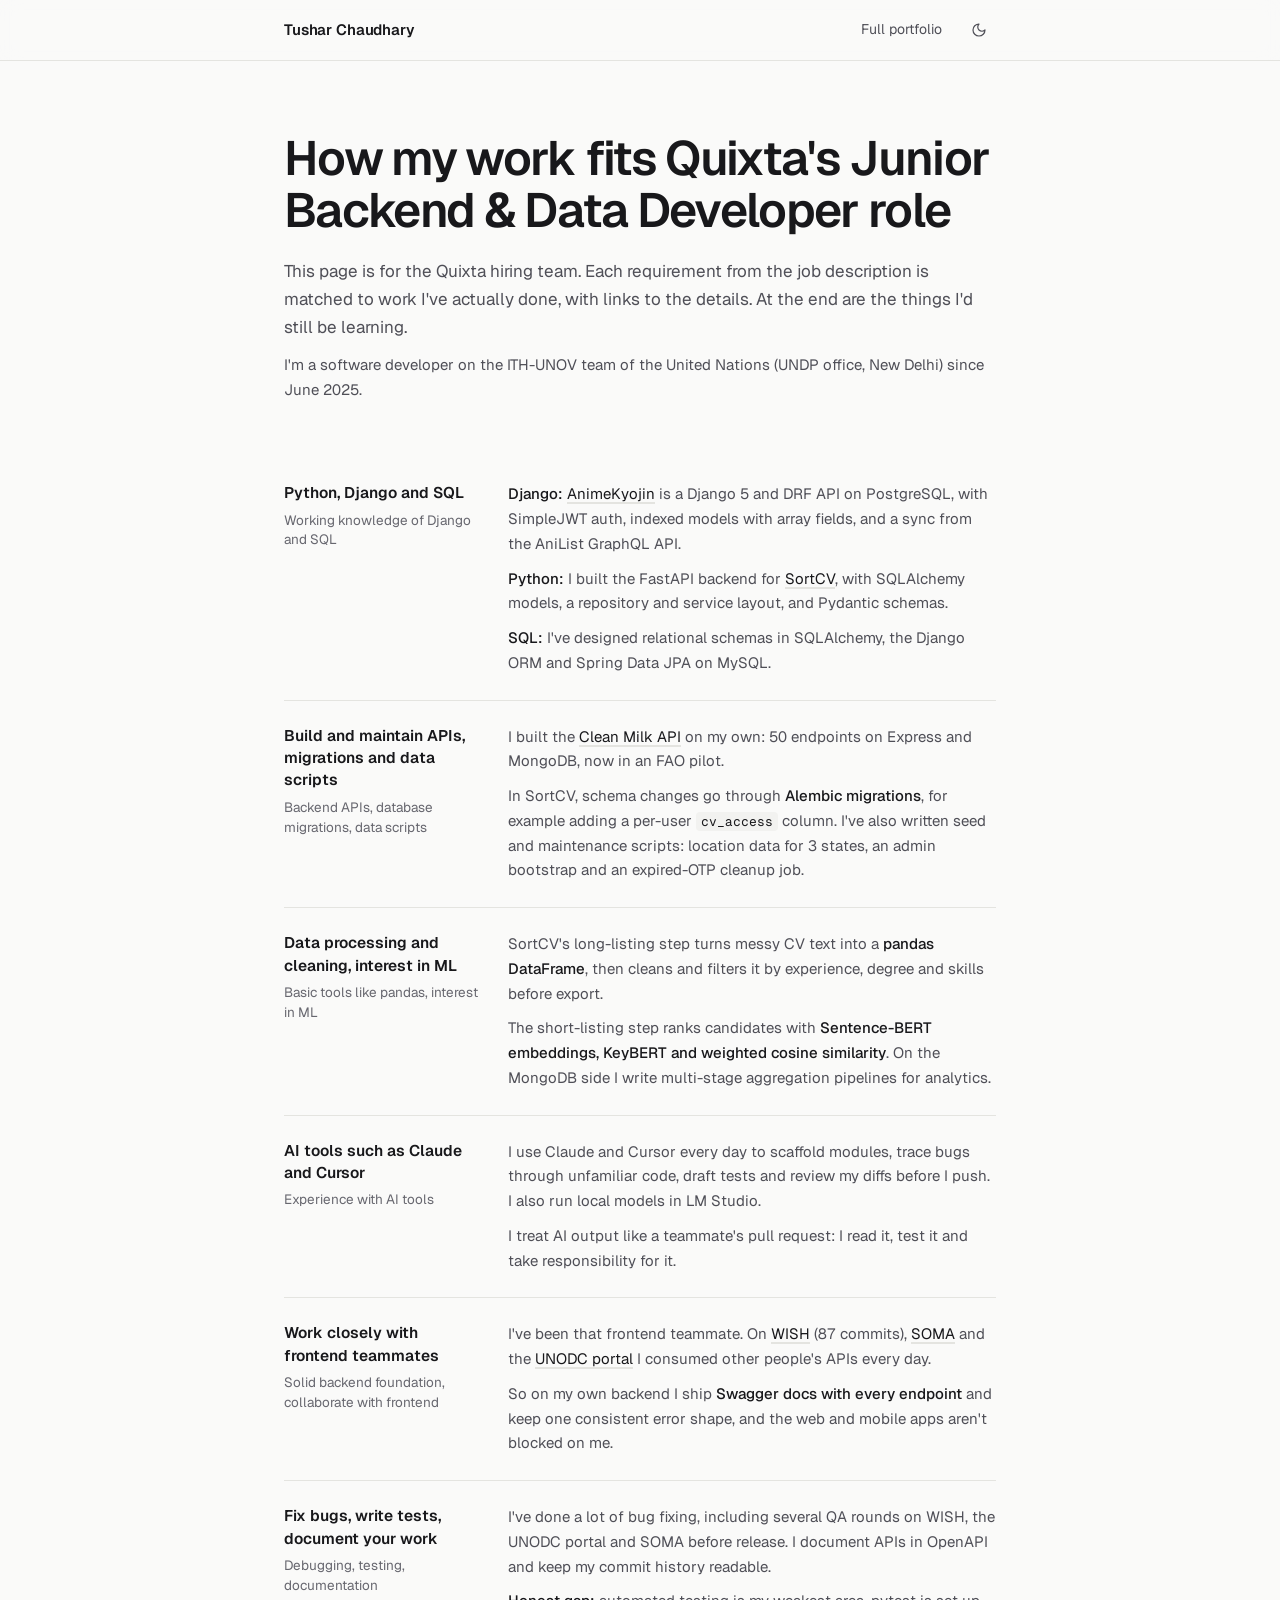
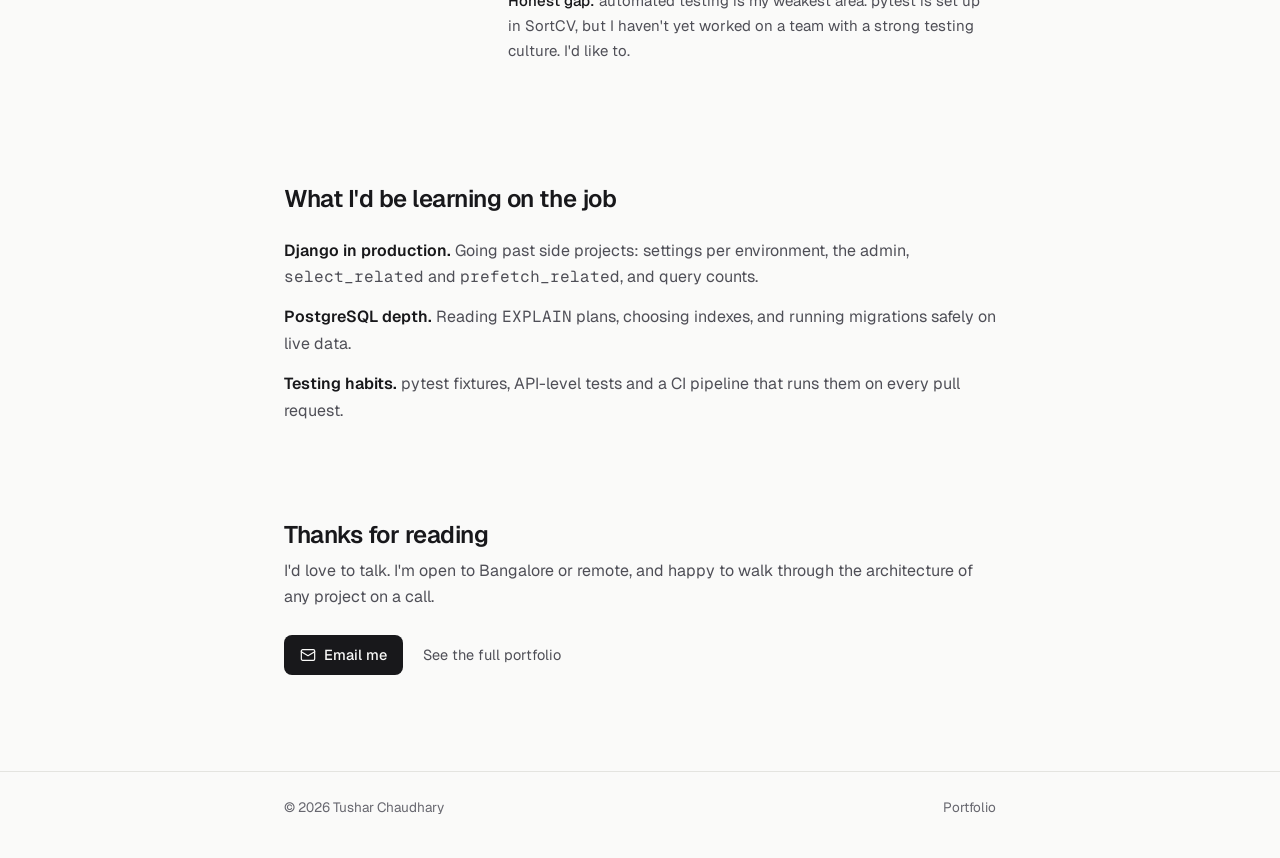
==== commit 28d0e567: "Deslopify portfolio and update work details - Rebuild as a single narrow column: drop the grid backd" ====
--- a/quixta.html
+++ b/quixta.html
@@ -6,10 +6,10 @@
     <title>For Quixta · Tushar Chaudhary</title>
     <meta name="description" content="How Tushar Chaudhary's work maps to Quixta's Junior Backend & Data Developer role.">
     <meta name="robots" content="noindex, nofollow">
-    <link rel="icon" href="data:image/svg+xml,%3Csvg xmlns='http://www.w3.org/2000/svg' viewBox='0 0 32 32'%3E%3Crect width='32' height='32' rx='8' fill='%2317171a'/%3E%3Ctext x='16' y='21' text-anchor='middle' font-family='monospace' font-size='14' font-weight='700' fill='%234ade80'%3Etc%3C/text%3E%3C/svg%3E">
+    <link rel="icon" href="data:image/svg+xml,%3Csvg xmlns='http://www.w3.org/2000/svg' viewBox='0 0 32 32'%3E%3Crect width='32' height='32' rx='7' fill='%2318181b'/%3E%3Ctext x='16' y='21' text-anchor='middle' font-family='sans-serif' font-size='14' font-weight='700' fill='%23fafaf9'%3Etc%3C/text%3E%3C/svg%3E">
     <link rel="preconnect" href="https://fonts.googleapis.com">
     <link rel="preconnect" href="https://fonts.gstatic.com" crossorigin>
-    <link href="https://fonts.googleapis.com/css2?family=Geist:wght@400;500;600;700&family=Geist+Mono:wght@400;500;600&family=Instrument+Serif:ital@0;1&display=swap" rel="stylesheet">
+    <link href="https://fonts.googleapis.com/css2?family=Geist:wght@400;500;600&family=Geist+Mono:wght@400;600&display=swap" rel="stylesheet">
     <link rel="stylesheet" href="style.css">
     <script>
         (function () {
@@ -23,85 +23,73 @@
 <body>
     <svg width="0" height="0" style="position:absolute" aria-hidden="true">
         <symbol id="i-mail" viewBox="0 0 24 24"><rect x="2" y="4" width="20" height="16" rx="2"/><path d="m22 7-10 6L2 7"/></symbol>
-        <symbol id="i-left" viewBox="0 0 24 24"><path d="M19 12H5M12 19l-7-7 7-7"/></symbol>
         <symbol id="i-sun" viewBox="0 0 24 24"><circle cx="12" cy="12" r="4"/><path d="M12 2v2M12 20v2M4.93 4.93l1.41 1.41M17.66 17.66l1.41 1.41M2 12h2M20 12h2M6.34 17.66l-1.41 1.41M19.07 4.93l-1.41 1.41"/></symbol>
         <symbol id="i-moon" viewBox="0 0 24 24"><path d="M12 3a6 6 0 0 0 9 9 9 9 0 1 1-9-9Z"/></symbol>
-        <symbol id="i-check" viewBox="0 0 24 24"><path d="M20 6 9 17l-5-5"/></symbol>
-        <symbol id="i-phone" viewBox="0 0 24 24"><path d="M22 16.92v3a2 2 0 0 1-2.18 2 19.79 19.79 0 0 1-8.63-3.07 19.5 19.5 0 0 1-6-6 19.79 19.79 0 0 1-3.07-8.67A2 2 0 0 1 4.11 2h3a2 2 0 0 1 2 1.72c.13.96.36 1.9.7 2.81a2 2 0 0 1-.45 2.11L8.09 9.91a16 16 0 0 0 6 6l1.27-1.27a2 2 0 0 1 2.11-.45c.91.34 1.85.57 2.81.7A2 2 0 0 1 22 16.92Z"/></symbol>
-        <symbol id="i-copy" viewBox="0 0 24 24"><rect x="9" y="9" width="13" height="13" rx="2"/><path d="M5 15H4a2 2 0 0 1-2-2V4a2 2 0 0 1 2-2h9a2 2 0 0 1 2 2v1"/></symbol>
     </svg>
-
-    <div class="backdrop" aria-hidden="true"></div>
 
     <header class="nav scrolled">
         <div class="container nav-inner">
-            <a href="index.html" class="brand" aria-label="Back to Tushar Chaudhary's portfolio">
-                <span class="brand-mark">tc</span>
-                <span class="brand-name">Tushar Chaudhary</span>
-            </a>
-            <div class="nav-actions">
-                <a href="index.html" class="link-btn" style="height:36px;white-space:nowrap">
-                    <svg class="icon"><use href="#i-left"/></svg>
-                    Full portfolio
-                </a>
-                <button class="icon-btn theme-toggle" id="themeBtn" aria-label="Toggle colour theme">
-                    <svg class="icon moon"><use href="#i-moon"/></svg>
-                    <svg class="icon sun"><use href="#i-sun"/></svg>
-                </button>
-            </div>
+            <a href="index.html" class="brand">Tushar Chaudhary</a>
+            <nav class="nav-links" aria-label="Primary">
+                <a href="index.html">Full portfolio</a>
+            </nav>
+            <button class="theme-toggle" id="themeBtn" aria-label="Toggle colour theme">
+                <svg class="icon moon"><use href="#i-moon"/></svg>
+                <svg class="icon sun"><use href="#i-sun"/></svg>
+            </button>
         </div>
     </header>
 
     <main>
-        <section class="fit-hero">
+        <section class="hero">
             <div class="container">
-                <div class="route"><span class="method m-get">GET</span><span class="path">/for/quixta</span></div>
-                <h1>Junior Backend &amp; Data Developer at <span class="serif">Quixta</span>: how I fit.</h1>
-                <p class="section-sub" style="max-width:680px">Hi! This page is for the Quixta hiring team. It maps each point in the job description to work I've actually done, with links to the details. At the end I've listed what I'd still be learning, because I'd rather you hear that from me.</p>
+                <h1>How my work fits Quixta's Junior Backend &amp; Data Developer role</h1>
+                <p class="lede">This page is for the Quixta hiring team. Each requirement from the job description is matched to work I've actually done, with links to the details. At the end are the things I'd still be learning.</p>
+                <p class="availability">I'm a software developer on the ITH-UNOV team of the United Nations (UNDP office, New Delhi) since June 2025.</p>
             </div>
         </section>
 
-        <section class="section" style="padding-top:40px">
+        <section class="section" style="padding-top:48px">
             <div class="container">
                 <div class="fit-table">
                     <div class="fit-row">
-                        <div class="fit-req">Python, Django and SQL<small>“working knowledge of Django and SQL”</small></div>
+                        <div class="fit-req">Python, Django and SQL<small>Working knowledge of Django and SQL</small></div>
                         <div class="fit-proof">
-                            <p><strong>Django:</strong> <a href="index.html#animekyojin">AnimeKyojin</a> is a Django 5 + DRF API on PostgreSQL. It has SimpleJWT auth, indexed models with array fields, and a sync from the AniList GraphQL API.</p>
-                            <p><strong>Python:</strong> I built the FastAPI backend for <a href="index.html#sortcv">SortCV</a>, with SQLAlchemy models, a repository/service layout and Pydantic schemas.</p>
+                            <p><strong>Django:</strong> <a class="text-link" href="index.html#animekyojin">AnimeKyojin</a> is a Django 5 and DRF API on PostgreSQL, with SimpleJWT auth, indexed models with array fields, and a sync from the AniList GraphQL API.</p>
+                            <p><strong>Python:</strong> I built the FastAPI backend for <a class="text-link" href="index.html#sortcv">SortCV</a>, with SQLAlchemy models, a repository and service layout, and Pydantic schemas.</p>
                             <p><strong>SQL:</strong> I've designed relational schemas in SQLAlchemy, the Django ORM and Spring Data JPA on MySQL.</p>
                         </div>
                     </div>
                     <div class="fit-row">
-                        <div class="fit-req">Build and maintain APIs, migrations and data scripts<small>“backend APIs, database migrations, data scripts”</small></div>
+                        <div class="fit-req">Build and maintain APIs, migrations and data scripts<small>Backend APIs, database migrations, data scripts</small></div>
                         <div class="fit-proof">
-                            <p>I built the <a href="index.html#clean-milk">Clean Milk API</a> on my own: 40+ endpoints on Express and MongoDB, now running in an FAO pilot.</p>
-                            <p>In SortCV, schema changes go through <strong>Alembic migrations</strong>, for example adding a per-user <code>cv_access</code> column. I've also written seed and maintenance scripts: location data for three states, an admin bootstrap and an expired-OTP cleanup job.</p>
+                            <p>I built the <a class="text-link" href="index.html#clean-milk">Clean Milk API</a> on my own: 50 endpoints on Express and MongoDB, now in an FAO pilot.</p>
+                            <p>In SortCV, schema changes go through <strong>Alembic migrations</strong>, for example adding a per-user <code>cv_access</code> column. I've also written seed and maintenance scripts: location data for 3 states, an admin bootstrap and an expired-OTP cleanup job.</p>
                         </div>
                     </div>
                     <div class="fit-row">
-                        <div class="fit-req">Data processing and cleaning, interest in ML<small>“basic tools like pandas; interest in ML”</small></div>
+                        <div class="fit-req">Data processing and cleaning, interest in ML<small>Basic tools like pandas, interest in ML</small></div>
                         <div class="fit-proof">
-                            <p>SortCV's long-listing step turns messy CV text into a <strong>pandas DataFrame</strong>, then cleans and filters it by experience, degree and skills before exporting it.</p>
-                            <p>The short-listing step ranks candidates with <strong>Sentence-BERT embeddings, KeyBERT and weighted cosine similarity</strong>. On the MongoDB side, I write multi-stage aggregation pipelines for analytics dashboards.</p>
+                            <p>SortCV's long-listing step turns messy CV text into a <strong>pandas DataFrame</strong>, then cleans and filters it by experience, degree and skills before export.</p>
+                            <p>The short-listing step ranks candidates with <strong>Sentence-BERT embeddings, KeyBERT and weighted cosine similarity</strong>. On the MongoDB side I write multi-stage aggregation pipelines for analytics.</p>
                         </div>
                     </div>
                     <div class="fit-row">
-                        <div class="fit-req">AI tools such as Claude and Cursor<small>“experience with AI tools”</small></div>
+                        <div class="fit-req">AI tools such as Claude and Cursor<small>Experience with AI tools</small></div>
                         <div class="fit-proof">
-                            <p>I use Claude and Cursor every day. I use them to scaffold modules, trace bugs through unfamiliar code, draft tests and review my diffs before I push. I also run local models in LM Studio to experiment.</p>
+                            <p>I use Claude and Cursor every day to scaffold modules, trace bugs through unfamiliar code, draft tests and review my diffs before I push. I also run local models in LM Studio.</p>
                             <p>I treat AI output like a teammate's pull request: I read it, test it and take responsibility for it.</p>
                         </div>
                     </div>
                     <div class="fit-row">
-                        <div class="fit-req">Work closely with frontend teammates<small>“solid backend foundation, collaborate with frontend”</small></div>
+                        <div class="fit-req">Work closely with frontend teammates<small>Solid backend foundation, collaborate with frontend</small></div>
                         <div class="fit-proof">
-                            <p>I've been that frontend teammate. On <a href="index.html#wish">WISH</a> (87 commits), <a href="index.html#soma">SOMA</a> and the <a href="index.html#transparency-portal">UNODC portal</a> I consumed other people's APIs every day.</p>
-                            <p>So on my own backend I ship <strong>Swagger docs with every endpoint</strong> and keep one consistent error shape. That way the web and mobile apps aren't blocked on me.</p>
+                            <p>I've been that frontend teammate. On <a class="text-link" href="index.html#wish">WISH</a> (87 commits), <a class="text-link" href="index.html#soma">SOMA</a> and the <a class="text-link" href="index.html#transparency-portal">UNODC portal</a> I consumed other people's APIs every day.</p>
+                            <p>So on my own backend I ship <strong>Swagger docs with every endpoint</strong> and keep one consistent error shape, and the web and mobile apps aren't blocked on me.</p>
                         </div>
                     </div>
                     <div class="fit-row">
-                        <div class="fit-req">Fix bugs, write tests, document your work<small>“debugging, testing, documentation”</small></div>
+                        <div class="fit-req">Fix bugs, write tests, document your work<small>Debugging, testing, documentation</small></div>
                         <div class="fit-proof">
                             <p>I've done a lot of bug fixing, including several QA rounds on WISH, the UNODC portal and SOMA before release. I document APIs in OpenAPI and keep my commit history readable.</p>
                             <p><strong>Honest gap:</strong> automated testing is my weakest area. pytest is set up in SortCV, but I haven't yet worked on a team with a strong testing culture. I'd like to.</p>
@@ -111,56 +99,27 @@
             </div>
         </section>
 
-        <section class="section">
+        <section class="section about">
             <div class="container">
-                <div class="section-head">
-                    <div class="route"><span class="method m-get">GET</span><span class="path">/roadmap</span></div>
-                    <h2>What I'd be <span class="serif">learning</span> on the job.</h2>
-                </div>
-                <div class="growth">
-                    <div class="principle">
-                        <span class="principle-num">01</span>
-                        <div><h3>Django in production</h3><p>Going past side projects: settings per environment, the admin, <code>select_related</code> / <code>prefetch_related</code> and query counts.</p></div>
-                    </div>
-                    <div class="principle">
-                        <span class="principle-num">02</span>
-                        <div><h3>PostgreSQL depth</h3><p>Reading <code>EXPLAIN</code> plans, choosing indexes, and running migrations safely on live data.</p></div>
-                    </div>
-                    <div class="principle">
-                        <span class="principle-num">03</span>
-                        <div><h3>Testing habits</h3><p>pytest fixtures, API-level tests and a CI pipeline that runs them on every pull request.</p></div>
-                    </div>
-                </div>
+                <h2>What I'd be learning on the job</h2>
+                <ul class="principles">
+                    <li><strong>Django in production.</strong> Going past side projects: settings per environment, the admin, <code>select_related</code> and <code>prefetch_related</code>, and query counts.</li>
+                    <li><strong>PostgreSQL depth.</strong> Reading <code>EXPLAIN</code> plans, choosing indexes, and running migrations safely on live data.</li>
+                    <li><strong>Testing habits.</strong> pytest fixtures, API-level tests and a CI pipeline that runs them on every pull request.</li>
+                </ul>
             </div>
         </section>
 
-        <section class="section">
+        <section class="section" id="contact">
             <div class="container">
-                <div class="contact-card">
-                    <div>
-                        <div class="route"><span class="method m-post">POST</span><span class="path">/contact</span></div>
-                        <h2>Thanks for reading. I'd love to <span class="serif">talk</span>.</h2>
-                        <p class="section-sub">Based in India, open to Bangalore or remote. I'm happy to walk through the architecture and decisions behind any project on a call.</p>
-                        <div class="hero-cta">
-                            <a class="btn btn-primary" href="mailto:tusharchaudhary161@gmail.com?subject=Quixta%20%E2%80%94%20Junior%20Backend%20%26%20Data%20Developer">
-                                <svg class="icon"><use href="#i-mail"/></svg>
-                                Email me
-                            </a>
-                            <a class="btn btn-ghost" href="index.html">See the full portfolio</a>
-                        </div>
-                    </div>
-                    <div class="contact-list">
-                        <button class="contact-row" id="copyEmail">
-                            <span class="ci"><svg class="icon"><use href="#i-copy"/></svg></span>
-                            <span><span class="cl">Email</span><span class="cv">tusharchaudhary161@gmail.com</span></span>
-                            <span class="ca">copy</span>
-                        </button>
-                        <a class="contact-row" href="tel:+918860117338">
-                            <span class="ci"><svg class="icon"><use href="#i-phone"/></svg></span>
-                            <span><span class="cl">Phone / WhatsApp</span><span class="cv">+91 88601 17338</span></span>
-                            <span class="ca">call</span>
-                        </a>
-                    </div>
+                <h2>Thanks for reading</h2>
+                <p class="section-intro" style="margin-bottom:24px">I'd love to talk. I'm open to Bangalore or remote, and happy to walk through the architecture of any project on a call.</p>
+                <div class="actions">
+                    <a class="btn" href="mailto:tusharchaudhary161@gmail.com?subject=Quixta%20%E2%80%94%20Junior%20Backend%20%26%20Data%20Developer">
+                        <svg class="icon"><use href="#i-mail"/></svg>
+                        Email me
+                    </a>
+                    <a class="plain-link" href="index.html">See the full portfolio</a>
                 </div>
             </div>
         </section>
@@ -168,38 +127,20 @@
 
     <footer class="footer">
         <div class="container footer-inner">
-            <span>© 2026 Tushar Chaudhary · This page isn't linked from the main site.</span>
+            <span>© 2026 Tushar Chaudhary</span>
             <div class="footer-links"><a href="index.html">Portfolio</a></div>
         </div>
     </footer>
 
-    <div class="toast" id="toast" role="status" aria-live="polite">
-        <svg class="icon"><use href="#i-check"/></svg>
-        <span id="toastText">Copied</span>
-    </div>
-
     <script>
-        (function () {
+        document.getElementById('themeBtn').addEventListener('click', function () {
             var root = document.documentElement;
-            document.getElementById('themeBtn').addEventListener('click', function () {
-                var cur = root.getAttribute('data-theme') ||
-                    (window.matchMedia('(prefers-color-scheme: dark)').matches ? 'dark' : 'light');
-                var next = cur === 'dark' ? 'light' : 'dark';
-                root.setAttribute('data-theme', next);
-                try { localStorage.setItem('theme', next); } catch (e) {}
-            });
-            var toast = document.getElementById('toast');
-            document.getElementById('copyEmail').addEventListener('click', function () {
-                var email = 'tusharchaudhary161@gmail.com';
-                var show = function () {
-                    document.getElementById('toastText').textContent = 'Email copied: ' + email;
-                    toast.classList.add('show');
-                    setTimeout(function () { toast.classList.remove('show'); }, 2200);
-                };
-                if (navigator.clipboard && window.isSecureContext) navigator.clipboard.writeText(email).then(show);
-                else window.location.href = 'mailto:' + email;
-            });
-        })();
+            var cur = root.getAttribute('data-theme') ||
+                (window.matchMedia('(prefers-color-scheme: dark)').matches ? 'dark' : 'light');
+            var next = cur === 'dark' ? 'light' : 'dark';
+            root.setAttribute('data-theme', next);
+            try { localStorage.setItem('theme', next); } catch (e) {}
+        });
     </script>
 </body>
 </html>
--- a/style.css
+++ b/style.css
@@ -1,105 +1,87 @@
 /* ==========================================================================
    Tushar Chaudhary — Portfolio
-   Vanilla CSS. Tokens first, then layout, then components.
+   Plain CSS. Tokens, base, layout, components.
    ========================================================================== */
 
 /* ---------- Tokens ---------- */
 :root {
-    --bg: #fafaf8;
-    --bg-elev: #ffffff;
-    --bg-sunk: #f3f2ef;
-    --line: #e7e5e1;
-    --line-strong: #d4d1cb;
-    --text: #17171a;
-    --text-2: #55555d;
-    --text-3: #8b8b93;
+    --bg: #fafaf9;
+    --surface: #ffffff;
+    --sunk: #f2f2f0;
+    --line: #e4e4e0;
+    --text: #18181b;
+    --text-2: #4f4f57;
+    --text-3: #67676f;
     --accent: #15803d;
-    --accent-soft: rgba(21, 128, 61, 0.1);
-    --accent-line: rgba(21, 128, 61, 0.28);
-    --m-get: #2563eb;
-    --m-post: #b45309;
-    --m-patch: #7c3aed;
+    --m-get: #1d4ed8;
+    --m-post: #a16207;
+    --m-patch: #7e22ce;
     --m-put: #0e7490;
-    --m-del: #dc2626;
     --s-str: #15803d;
     --s-key: #1d4ed8;
-    --s-num: #b45309;
-    --s-com: #8b8b93;
-    --heat-0: #ebe9e4;
+    --s-num: #a16207;
+    --s-com: #67676f;
+    --heat-0: #ebebe7;
     --heat-1: #b7e4c4;
     --heat-2: #6cc98a;
     --heat-3: #2f9e57;
     --heat-4: #166534;
-    --shadow: 0 1px 2px rgba(20, 20, 20, 0.04), 0 8px 24px -12px rgba(20, 20, 20, 0.12);
-    --radius: 14px;
-    --radius-sm: 8px;
     --font-sans: "Geist", ui-sans-serif, system-ui, -apple-system, "Segoe UI", sans-serif;
     --font-mono: "Geist Mono", ui-monospace, "SFMono-Regular", Menlo, Consolas, monospace;
-    --font-serif: "Instrument Serif", Georgia, "Times New Roman", serif;
-    --max: 1120px;
+    --max: 760px;
     --gutter: 24px;
     color-scheme: light;
 }
 
 @media (prefers-color-scheme: dark) {
     :root:not([data-theme="light"]) {
-        --bg: #0a0a0b;
-        --bg-elev: #121214;
-        --bg-sunk: #0e0e10;
-        --line: #232327;
-        --line-strong: #313137;
-        --text: #ededef;
-        --text-2: #a5a5ae;
-        --text-3: #6e6e78;
+        --bg: #0b0b0c;
+        --surface: #131315;
+        --sunk: #18181b;
+        --line: #26262b;
+        --text: #ececee;
+        --text-2: #b0b0b8;
+        --text-3: #8e8e98;
         --accent: #4ade80;
-        --accent-soft: rgba(74, 222, 128, 0.1);
-        --accent-line: rgba(74, 222, 128, 0.3);
-        --m-get: #60a5fa;
-        --m-post: #fbbf24;
-        --m-patch: #c084fc;
-        --m-put: #22d3ee;
-        --m-del: #f87171;
+        --m-get: #7cb4fb;
+        --m-post: #f5c451;
+        --m-patch: #c9a2fb;
+        --m-put: #5fd8ec;
         --s-str: #86efac;
         --s-key: #93c5fd;
         --s-num: #fcd34d;
-        --s-com: #6e6e78;
-        --heat-0: #19191c;
+        --s-com: #8e8e98;
+        --heat-0: #1b1b1f;
         --heat-1: #14532d;
         --heat-2: #15803d;
         --heat-3: #22c55e;
         --heat-4: #86efac;
-        --shadow: 0 1px 2px rgba(0, 0, 0, 0.4), 0 12px 32px -16px rgba(0, 0, 0, 0.7);
         color-scheme: dark;
     }
 }
 
 :root[data-theme="dark"] {
-    --bg: #0a0a0b;
-    --bg-elev: #121214;
-    --bg-sunk: #0e0e10;
-    --line: #232327;
-    --line-strong: #313137;
-    --text: #ededef;
-    --text-2: #a5a5ae;
-    --text-3: #6e6e78;
+    --bg: #0b0b0c;
+    --surface: #131315;
+    --sunk: #18181b;
+    --line: #26262b;
+    --text: #ececee;
+    --text-2: #b0b0b8;
+    --text-3: #8e8e98;
     --accent: #4ade80;
-    --accent-soft: rgba(74, 222, 128, 0.1);
-    --accent-line: rgba(74, 222, 128, 0.3);
-    --m-get: #60a5fa;
-    --m-post: #fbbf24;
-    --m-patch: #c084fc;
-    --m-put: #22d3ee;
-    --m-del: #f87171;
+    --m-get: #7cb4fb;
+    --m-post: #f5c451;
+    --m-patch: #c9a2fb;
+    --m-put: #5fd8ec;
     --s-str: #86efac;
     --s-key: #93c5fd;
     --s-num: #fcd34d;
-    --s-com: #6e6e78;
-    --heat-0: #19191c;
+    --s-com: #8e8e98;
+    --heat-0: #1b1b1f;
     --heat-1: #14532d;
     --heat-2: #15803d;
     --heat-3: #22c55e;
     --heat-4: #86efac;
-    --shadow: 0 1px 2px rgba(0, 0, 0, 0.4), 0 12px 32px -16px rgba(0, 0, 0, 0.7);
     color-scheme: dark;
 }
 
@@ -110,7 +92,7 @@
 
 html {
     scroll-behavior: smooth;
-    scroll-padding-top: 88px;
+    scroll-padding-top: 80px;
     -webkit-text-size-adjust: 100%;
 }
 
@@ -120,23 +102,21 @@
     color: var(--text);
     font-family: var(--font-sans);
     font-size: 16px;
-    line-height: 1.6;
+    line-height: 1.65;
     -webkit-font-smoothing: antialiased;
-    text-rendering: optimizeLegibility;
-    overflow-x: hidden;
-    transition: background-color 0.25s ease, color 0.25s ease;
+    font-variant-numeric: tabular-nums;
 }
 
 img, svg { display: block; max-width: 100%; }
-a { color: inherit; text-decoration: none; }
+a { color: inherit; }
 button { font: inherit; color: inherit; cursor: pointer; background: none; border: 0; padding: 0; }
-code, pre, kbd { font-family: var(--font-mono); }
-::selection { background: var(--accent); color: var(--bg); }
+code, pre { font-family: var(--font-mono); }
+::selection { background: var(--text); color: var(--bg); }
 
 :focus-visible {
     outline: 2px solid var(--accent);
     outline-offset: 3px;
-    border-radius: 6px;
+    border-radius: 4px;
 }
 
 .icon { width: 16px; height: 16px; flex-shrink: 0; fill: none; stroke: currentColor; stroke-width: 1.8; stroke-linecap: round; stroke-linejoin: round; }
@@ -150,7 +130,7 @@
     padding: 10px 14px;
     background: var(--text);
     color: var(--bg);
-    border-radius: var(--radius-sm);
+    border-radius: 6px;
     font-size: 14px;
 }
 .skip-link:focus { top: 16px; }
@@ -162,125 +142,63 @@
     padding: 0 var(--gutter);
 }
 
-.serif {
-    font-family: var(--font-serif);
-    font-style: italic;
-    font-weight: 400;
-    letter-spacing: -0.01em;
-}
-
-.mono { font-family: var(--font-mono); }
 .muted { color: var(--text-2); }
 
-/* subtle grain/grid backdrop */
-.backdrop {
-    position: fixed;
-    inset: 0;
-    z-index: -1;
-    pointer-events: none;
-    background-image:
-        linear-gradient(var(--line) 1px, transparent 1px),
-        linear-gradient(90deg, var(--line) 1px, transparent 1px);
-    background-size: 64px 64px;
-    mask-image: radial-gradient(ellipse 80% 50% at 50% 0%, #000 0%, transparent 70%);
-    -webkit-mask-image: radial-gradient(ellipse 80% 50% at 50% 0%, #000 0%, transparent 70%);
-    opacity: 0.55;
-}
+/* Links inside running text */
+.text-link {
+    color: var(--text);
+    text-decoration: underline;
+    text-decoration-color: var(--line);
+    text-decoration-thickness: 1.5px;
+    text-underline-offset: 3px;
+    transition: text-decoration-color 0.15s ease;
+}
+.text-link:hover { text-decoration-color: var(--text); }
 
 /* ---------- Nav ---------- */
 .nav {
     position: sticky;
     top: 0;
     z-index: 50;
+    background: color-mix(in srgb, var(--bg) 85%, transparent);
+    backdrop-filter: saturate(160%) blur(10px);
+    -webkit-backdrop-filter: saturate(160%) blur(10px);
     border-bottom: 1px solid transparent;
-    transition: background-color 0.25s ease, border-color 0.25s ease, backdrop-filter 0.25s ease;
-}
-.nav.scrolled {
-    background: color-mix(in srgb, var(--bg) 82%, transparent);
-    backdrop-filter: saturate(160%) blur(12px);
-    -webkit-backdrop-filter: saturate(160%) blur(12px);
-    border-bottom-color: var(--line);
-}
+    transition: border-color 0.2s ease;
+}
+.nav.scrolled { border-bottom-color: var(--line); }
 .nav-inner {
-    height: 64px;
-    display: flex;
-    align-items: center;
-    gap: 24px;
+    height: 60px;
+    display: flex;
+    align-items: center;
+    gap: 20px;
 }
 .brand {
-    display: inline-flex;
-    align-items: center;
-    gap: 10px;
     font-weight: 600;
-    letter-spacing: -0.02em;
+    font-size: 15px;
+    letter-spacing: -0.01em;
+    text-decoration: none;
     margin-right: auto;
 }
-.brand-mark {
-    width: 30px;
-    height: 30px;
-    display: grid;
+.nav-links { display: flex; gap: 20px; }
+.nav-links a {
+    font-size: 14px;
+    color: var(--text-2);
+    text-decoration: none;
+    transition: color 0.15s ease;
+}
+.nav-links a:hover,
+.nav-links a.active { color: var(--text); }
+
+.theme-toggle {
+    width: 34px;
+    height: 34px;
+    display: inline-grid;
     place-items: center;
     border-radius: 8px;
-    background: var(--text);
-    color: var(--bg);
-    font-family: var(--font-mono);
-    font-size: 13px;
-    font-weight: 600;
-}
-.brand-name { font-size: 15px; }
-.nav-links {
-    display: flex;
-    gap: 4px;
-}
-.nav-links a {
-    font-size: 14px;
-    color: var(--text-2);
-    padding: 6px 12px;
-    border-radius: 999px;
-    transition: color 0.2s ease, background-color 0.2s ease;
-}
-.nav-links a:hover { color: var(--text); background: var(--bg-sunk); }
-.nav-links a.active { color: var(--text); background: var(--bg-sunk); }
-.nav-actions { display: flex; align-items: center; gap: 8px; }
-
-.icon-btn {
-    width: 36px;
-    height: 36px;
-    display: inline-grid;
-    place-items: center;
-    border-radius: 10px;
-    border: 1px solid var(--line);
-    background: var(--bg-elev);
-    color: var(--text-2);
-    transition: color 0.2s ease, border-color 0.2s ease;
-}
-.icon-btn:hover { color: var(--text); border-color: var(--line-strong); }
-
-.search-btn {
-    height: 36px;
-    display: inline-flex;
-    align-items: center;
-    gap: 8px;
-    padding: 0 8px 0 12px;
-    border-radius: 10px;
-    border: 1px solid var(--line);
-    background: var(--bg-elev);
-    color: var(--text-3);
-    font-size: 13px;
-    transition: border-color 0.2s ease, color 0.2s ease;
-}
-.search-btn:hover { border-color: var(--line-strong); color: var(--text-2); }
-kbd, .kbd {
-    font-family: var(--font-mono);
-    font-size: 11px;
-    line-height: 1;
-    padding: 4px 6px;
-    border-radius: 5px;
-    border: 1px solid var(--line);
-    background: var(--bg-sunk);
-    color: var(--text-2);
-}
-
+    color: var(--text-2);
+}
+.theme-toggle:hover { color: var(--text); background: var(--sunk); }
 .theme-toggle .sun { display: none; }
 :root[data-theme="dark"] .theme-toggle .sun { display: block; }
 :root[data-theme="dark"] .theme-toggle .moon { display: none; }
@@ -289,92 +207,67 @@
     :root:not([data-theme="light"]) .theme-toggle .moon { display: none; }
 }
 
-.menu-btn { display: none; }
-
 /* ---------- Buttons ---------- */
+.actions {
+    display: flex;
+    flex-wrap: wrap;
+    align-items: center;
+    gap: 8px 20px;
+}
 .btn {
     display: inline-flex;
     align-items: center;
-    justify-content: center;
     gap: 8px;
-    height: 42px;
-    padding: 0 18px;
-    border-radius: 999px;
-    font-size: 14px;
+    height: 40px;
+    padding: 0 16px;
+    border-radius: 8px;
+    font-size: 14.5px;
     font-weight: 500;
-    border: 1px solid transparent;
-    transition: transform 0.15s ease, background-color 0.2s ease, border-color 0.2s ease, color 0.2s ease;
-    white-space: nowrap;
-}
-.btn:active { transform: translateY(1px); }
-.btn-primary { background: var(--text); color: var(--bg); }
-.btn-primary:hover { background: color-mix(in srgb, var(--text) 86%, var(--accent)); }
-.btn-ghost { border-color: var(--line-strong); background: var(--bg-elev); color: var(--text); }
-.btn-ghost:hover { border-color: var(--text-3); }
-.btn-icon { width: 42px; padding: 0; }
+    text-decoration: none;
+    background: var(--text);
+    color: var(--bg);
+    transition: opacity 0.15s ease;
+}
+.btn:hover { opacity: 0.86; }
+.plain-link {
+    display: inline-flex;
+    align-items: center;
+    gap: 6px;
+    font-size: 14.5px;
+    color: var(--text-2);
+    text-decoration: none;
+    transition: color 0.15s ease;
+}
+.plain-link:hover { color: var(--text); }
+.plain-link .icon { width: 15px; height: 15px; }
 
 /* ---------- Hero ---------- */
-.hero { padding: 72px 0 56px; }
-.hero-grid {
-    display: grid;
-    grid-template-columns: minmax(0, 1.05fr) minmax(0, 1fr);
-    gap: 56px;
-    align-items: center;
-}
-.status-pill {
-    display: inline-flex;
-    align-items: center;
-    gap: 10px;
-    padding: 6px 14px 6px 10px;
+.hero { padding: 72px 0 0; }
+.hero h1 {
+    font-size: clamp(34px, 5.6vw, 48px);
+    line-height: 1.08;
+    letter-spacing: -0.035em;
+    font-weight: 600;
+    margin: 0 0 20px;
+}
+.lede {
+    font-size: 17px;
+    color: var(--text-2);
+    margin: 0 0 12px;
+}
+.lede strong { color: var(--text); font-weight: 500; }
+.availability {
+    font-size: 15px;
+    color: var(--text-2);
+    margin: 0 0 28px;
+}
+
+/* API console: the one interactive piece on the page */
+.console {
+    margin-top: 48px;
     border: 1px solid var(--line);
-    border-radius: 999px;
-    background: var(--bg-elev);
-    font-size: 13px;
-    color: var(--text-2);
-    margin-bottom: 28px;
-}
-.pulse {
-    position: relative;
-    width: 8px;
-    height: 8px;
-    border-radius: 50%;
-    background: var(--accent);
-}
-.pulse::after {
-    content: "";
-    position: absolute;
-    inset: -4px;
-    border-radius: 50%;
-    border: 1px solid var(--accent);
-    animation: pulse 2s ease-out infinite;
-}
-@keyframes pulse {
-    0% { transform: scale(0.6); opacity: 1; }
-    100% { transform: scale(1.6); opacity: 0; }
-}
-.hero h1 {
-    font-size: clamp(40px, 6vw, 68px);
-    line-height: 1.02;
-    letter-spacing: -0.045em;
-    font-weight: 600;
-    margin: 0 0 24px;
-}
-.hero h1 .serif { font-size: 1.08em; letter-spacing: -0.02em; }
-.hero-lede {
-    font-size: 17px;
-    color: var(--text-2);
-    max-width: 540px;
-    margin: 0 0 32px;
-}
-.hero-lede strong { color: var(--text); font-weight: 500; }
-.hero-cta { display: flex; flex-wrap: wrap; gap: 10px; }
-
-/* API console */
-.console {
-    border: 1px solid var(--line);
-    border-radius: var(--radius);
-    background: var(--bg-elev);
-    box-shadow: var(--shadow);
+    border-radius: 10px;
+    background: var(--surface);
     overflow: hidden;
     font-family: var(--font-mono);
     font-size: 13px;
@@ -382,26 +275,19 @@
 .console-bar {
     display: flex;
     align-items: center;
-    gap: 8px;
-    padding: 10px 10px 10px 12px;
+    gap: 10px;
+    padding: 10px 12px;
     border-bottom: 1px solid var(--line);
-    background: var(--bg-sunk);
 }
 .method {
-    display: inline-block;
     font-family: var(--font-mono);
-    font-size: 11px;
+    font-size: 12px;
     font-weight: 600;
-    letter-spacing: 0.02em;
-    padding: 3px 7px;
-    border-radius: 5px;
-    line-height: 1.2;
-}
-.m-get { color: var(--m-get); background: color-mix(in srgb, var(--m-get) 12%, transparent); }
-.m-post { color: var(--m-post); background: color-mix(in srgb, var(--m-post) 13%, transparent); }
-.m-patch { color: var(--m-patch); background: color-mix(in srgb, var(--m-patch) 12%, transparent); }
-.m-put { color: var(--m-put); background: color-mix(in srgb, var(--m-put) 13%, transparent); }
-.m-del { color: var(--m-del); background: color-mix(in srgb, var(--m-del) 12%, transparent); }
+}
+.m-get { color: var(--m-get); }
+.m-post { color: var(--m-post); }
+.m-patch { color: var(--m-patch); }
+.m-put { color: var(--m-put); }
 .console-url {
     flex: 1;
     min-width: 0;
@@ -411,49 +297,29 @@
     text-overflow: ellipsis;
 }
 .console-url .host { color: var(--text-3); }
-.send-btn {
-    display: inline-flex;
-    align-items: center;
-    gap: 6px;
-    padding: 6px 12px;
-    border-radius: 7px;
-    background: var(--text);
-    color: var(--bg);
+.console-tabs {
+    display: flex;
+    gap: 4px;
+}
+.console-tab {
+    padding: 4px 8px;
+    border-radius: 6px;
+    font-family: var(--font-mono);
+    font-size: 12.5px;
+    color: var(--text-3);
+}
+.console-tab:hover { color: var(--text); }
+.console-tab[aria-selected="true"] { color: var(--text); background: var(--sunk); }
+.console-meta {
+    padding: 12px 16px 0;
     font-size: 12px;
-    font-weight: 500;
-}
-.send-btn .icon { width: 12px; height: 12px; }
-.console-tabs {
-    display: flex;
-    gap: 2px;
-    padding: 8px 10px 0;
-    border-bottom: 1px solid var(--line);
-    overflow-x: auto;
-    scrollbar-width: none;
-}
-.console-tabs::-webkit-scrollbar { display: none; }
-.console-tab {
-    padding: 6px 10px 8px;
-    font-size: 12px;
-    color: var(--text-3);
-    border-bottom: 2px solid transparent;
-    margin-bottom: -1px;
-    white-space: nowrap;
-}
-.console-tab:hover { color: var(--text-2); }
-.console-tab[aria-selected="true"] { color: var(--text); border-bottom-color: var(--accent); }
-.console-meta {
-    display: flex;
-    gap: 14px;
-    padding: 10px 16px 0;
-    font-size: 11.5px;
     color: var(--text-3);
 }
 .console-meta .ok { color: var(--accent); font-weight: 600; }
 .console-body {
     margin: 0;
-    padding: 12px 16px 20px;
-    min-height: 296px;
+    padding: 8px 16px 18px;
+    min-height: 232px;
     white-space: pre-wrap;
     word-break: break-word;
     color: var(--text-2);
@@ -463,435 +329,186 @@
 .console-body .s { color: var(--s-str); }
 .console-body .n { color: var(--s-num); }
 .console-body .b { color: var(--m-patch); }
-.caret {
-    display: inline-block;
-    width: 7px;
-    height: 15px;
-    background: var(--accent);
-    vertical-align: -2px;
-    animation: blink 1s steps(1) infinite;
-}
-@keyframes blink { 50% { opacity: 0; } }
-
-/* ---------- Stats strip ---------- */
-.stats {
-    display: grid;
-    grid-template-columns: repeat(4, minmax(0, 1fr));
-    border: 1px solid var(--line);
-    border-radius: var(--radius);
-    background: var(--bg-elev);
-    margin-top: 64px;
-}
-.stat { padding: 22px 24px; }
-.stat + .stat { border-left: 1px solid var(--line); }
-.stat-num {
-    font-size: 34px;
+
+/* ---------- Sections ---------- */
+.section { padding-top: 96px; }
+.section > .container > h2,
+.section-title {
+    font-size: 24px;
+    line-height: 1.25;
+    letter-spacing: -0.02em;
     font-weight: 600;
-    letter-spacing: -0.04em;
-    line-height: 1.1;
-}
-.stat-num sup { font-size: 0.55em; color: var(--accent); vertical-align: top; position: relative; top: 4px; margin-left: 2px; }
-.stat-label { font-size: 13.5px; color: var(--text-2); margin-top: 6px; line-height: 1.45; }
-
-/* ---------- Sections ---------- */
-.section { padding: 104px 0 0; }
-.section:last-of-type { padding-bottom: 104px; }
-.section-head { margin-bottom: 48px; max-width: 720px; }
-.route {
-    display: inline-flex;
-    align-items: center;
-    gap: 8px;
-    font-family: var(--font-mono);
-    font-size: 13px;
+    margin: 0 0 8px;
+}
+.section-intro { color: var(--text-2); margin: 0 0 36px; }
+.section-intro + * { margin-top: 0; }
+.subhead {
+    font-size: 15px;
+    font-weight: 600;
+    color: var(--text-2);
+    margin: 56px 0 0;
+    padding-bottom: 10px;
+    border-bottom: 1px solid var(--line);
+}
+
+/* ---------- Experience ---------- */
+.role { padding: 28px 0; border-top: 1px solid var(--line); }
+.role:first-of-type { border-top: 0; padding-top: 8px; }
+.role-head {
+    display: flex;
+    justify-content: space-between;
+    align-items: baseline;
+    gap: 6px 16px;
+    flex-wrap: wrap;
+}
+.role h3 { margin: 0; font-size: 17px; font-weight: 600; letter-spacing: -0.01em; }
+.role-when { font-size: 14px; color: var(--text-3); white-space: nowrap; }
+.role-org { margin: 2px 0 14px; color: var(--text-2); font-size: 15px; }
+.role ul { margin: 0; padding-left: 18px; display: grid; gap: 8px; }
+.role li { color: var(--text-2); font-size: 15px; padding-left: 2px; }
+.role li::marker { color: var(--text-3); }
+.role li strong { color: var(--text); font-weight: 500; }
+
+/* Commit heatmap */
+.activity { margin-top: 24px; padding-top: 28px; border-top: 1px solid var(--line); }
+.activity h3 { margin: 0; font-size: 17px; font-weight: 600; letter-spacing: -0.01em; }
+.activity > p { margin: 4px 0 18px; font-size: 15px; color: var(--text-2); }
+.heatmap { width: 100%; height: auto; }
+.heatmap text { font-family: var(--font-sans); font-size: 9px; fill: var(--text-3); }
+.heat-legend {
+    display: flex;
+    justify-content: flex-end;
+    align-items: center;
+    gap: 4px;
+    margin-top: 8px;
+    font-size: 12px;
     color: var(--text-3);
-    margin-bottom: 16px;
-}
-.route .path { color: var(--text-2); }
-.section h2 {
-    font-size: clamp(30px, 4vw, 44px);
-    line-height: 1.08;
-    letter-spacing: -0.035em;
-    font-weight: 600;
-    margin: 0 0 14px;
-}
-.section h2 .serif { font-size: 1.1em; }
-.section-sub { color: var(--text-2); font-size: 17px; margin: 0; }
-
-/* ---------- About ---------- */
-.about-grid {
-    display: grid;
-    grid-template-columns: minmax(0, 1.1fr) minmax(0, 1fr);
-    gap: 48px;
-}
-.about-copy p { margin: 0 0 18px; color: var(--text-2); font-size: 16.5px; }
-.about-copy p strong { color: var(--text); font-weight: 500; }
-.principles { display: grid; gap: 12px; }
-.principle {
-    display: grid;
-    grid-template-columns: 34px 1fr;
-    gap: 14px;
-    padding: 18px;
-    border: 1px solid var(--line);
-    border-radius: var(--radius);
-    background: var(--bg-elev);
-}
-.principle-num {
-    width: 34px;
-    height: 34px;
-    border-radius: 9px;
-    display: grid;
-    place-items: center;
-    background: var(--accent-soft);
-    color: var(--accent);
-    font-family: var(--font-mono);
-    font-size: 12px;
-    font-weight: 600;
-}
-.principle h3 { font-size: 15px; margin: 0 0 4px; font-weight: 600; letter-spacing: -0.01em; }
-.principle p { margin: 0; color: var(--text-2); font-size: 14.5px; line-height: 1.55; }
-
-/* ---------- Experience ---------- */
-.timeline { display: grid; gap: 16px; }
-.job {
-    display: grid;
-    grid-template-columns: 200px minmax(0, 1fr);
-    gap: 32px;
-    padding: 28px;
-    border: 1px solid var(--line);
-    border-radius: var(--radius);
-    background: var(--bg-elev);
-}
-.job-when { font-family: var(--font-mono); font-size: 13px; color: var(--text-3); padding-top: 3px; }
-.job-when .now {
-    display: inline-flex;
-    align-items: center;
-    gap: 6px;
-    margin-top: 8px;
-    color: var(--accent);
-}
-.job-when .now::before { content: ""; width: 6px; height: 6px; border-radius: 50%; background: var(--accent); }
-.job h3 { margin: 0; font-size: 19px; letter-spacing: -0.02em; font-weight: 600; }
-.job-org { color: var(--text-2); font-size: 14.5px; margin: 4px 0 16px; }
-.job ul { margin: 0; padding: 0; list-style: none; display: grid; gap: 10px; }
-.job li {
-    position: relative;
-    padding-left: 20px;
-    color: var(--text-2);
-    font-size: 15px;
-}
-.job li::before {
-    content: "";
-    position: absolute;
-    left: 2px;
-    top: 0.72em;
-    width: 8px;
-    height: 1px;
-    background: var(--text-3);
-}
-.job li strong { color: var(--text); font-weight: 500; }
-
-/* Activity heatmap */
-.activity {
-    margin-top: 16px;
-    padding: 24px 28px;
-    border: 1px solid var(--line);
-    border-radius: var(--radius);
-    background: var(--bg-elev);
-}
-.activity-head {
-    display: flex;
-    align-items: baseline;
-    justify-content: space-between;
-    gap: 16px;
-    flex-wrap: wrap;
-    margin-bottom: 18px;
-}
-.activity-head h3 { margin: 0; font-size: 15px; font-weight: 600; }
-.activity-head p { margin: 2px 0 0; font-size: 13.5px; color: var(--text-2); }
-.legend { display: flex; align-items: center; gap: 4px; font-size: 11.5px; color: var(--text-3); font-family: var(--font-mono); }
-.legend i { width: 10px; height: 10px; border-radius: 2px; display: inline-block; }
-.heatmap { width: 100%; height: auto; }
-.heatmap rect { rx: 2; }
-.heatmap text { font-family: var(--font-mono); font-size: 9px; fill: var(--text-3); }
+}
+.heat-legend i { width: 10px; height: 10px; border-radius: 2px; display: inline-block; }
 .heat-tip {
     position: fixed;
     z-index: 120;
     pointer-events: none;
-    padding: 6px 10px;
-    border-radius: 7px;
+    padding: 5px 9px;
+    border-radius: 6px;
     background: var(--text);
     color: var(--bg);
     font-size: 12px;
-    font-family: var(--font-mono);
     opacity: 0;
-    transform: translate(-50%, calc(-100% - 10px));
-    transition: opacity 0.12s ease;
+    transform: translate(-50%, calc(-100% - 8px));
+    transition: opacity 0.1s ease;
     white-space: nowrap;
 }
 
 /* ---------- Projects ---------- */
-.projects-toolbar {
-    display: flex;
-    align-items: flex-end;
-    justify-content: space-between;
-    gap: 24px;
-    flex-wrap: wrap;
-    margin-bottom: 28px;
-}
-.filters {
-    display: inline-flex;
-    gap: 4px;
-    padding: 4px;
+.project { padding: 36px 0; border-top: 1px solid var(--line); }
+.subhead + .project { border-top: 0; }
+.project h3 {
+    margin: 0;
+    font-size: 21px;
+    line-height: 1.3;
+    letter-spacing: -0.02em;
+    font-weight: 600;
+}
+.project-meta { margin: 4px 0 18px; font-size: 14.5px; color: var(--text-2); }
+.shot {
+    margin: 0 0 20px;
     border: 1px solid var(--line);
-    border-radius: 999px;
-    background: var(--bg-elev);
-    flex-wrap: wrap;
-}
-.filter {
-    padding: 6px 14px;
-    border-radius: 999px;
-    font-size: 13.5px;
-    color: var(--text-2);
-    transition: background-color 0.2s ease, color 0.2s ease;
-}
-.filter:hover { color: var(--text); }
-.filter[aria-pressed="true"] { background: var(--text); color: var(--bg); }
-.filter .count { font-family: var(--font-mono); font-size: 11.5px; opacity: 0.6; margin-left: 4px; }
-
-.private-note {
-    display: flex;
-    gap: 12px;
-    align-items: flex-start;
-    padding: 14px 16px;
-    border: 1px dashed var(--line-strong);
-    border-radius: var(--radius-sm);
-    font-size: 14px;
-    color: var(--text-2);
-    margin-bottom: 24px;
-}
-.private-note .icon { margin-top: 3px; color: var(--text-3); }
-.private-note strong { color: var(--text); font-weight: 500; }
-
-.project-list { display: grid; gap: 20px; }
-.project.is-hidden { display: none; }
-
-/* Case study (large) */
-.case {
-    display: grid;
-    grid-template-columns: minmax(0, 1fr) minmax(0, 1fr);
-    border: 1px solid var(--line);
-    border-radius: var(--radius);
-    background: var(--bg-elev);
+    border-radius: 8px;
     overflow: hidden;
-}
-.case-body { padding: 32px; }
-.case-visual {
-    border-left: 1px solid var(--line);
-    background: var(--bg-sunk);
-    display: flex;
-    flex-direction: column;
-    min-width: 0;
-}
-.p-meta {
-    display: flex;
-    flex-wrap: wrap;
-    align-items: center;
-    gap: 8px;
-    margin-bottom: 14px;
-}
-.badge {
-    display: inline-flex;
-    align-items: center;
-    gap: 6px;
-    font-size: 12px;
-    font-weight: 500;
-    padding: 3px 10px;
-    border-radius: 999px;
-    border: 1px solid var(--line);
-    color: var(--text-2);
-    background: var(--bg-elev);
-    white-space: nowrap;
-}
-.badge-live { color: var(--accent); border-color: var(--accent-line); background: var(--accent-soft); }
-.badge-live::before { content: ""; width: 6px; height: 6px; border-radius: 50%; background: currentColor; }
-.badge-pilot { color: var(--m-post); border-color: color-mix(in srgb, var(--m-post) 35%, transparent); background: color-mix(in srgb, var(--m-post) 9%, transparent); }
-.badge-pilot::before { content: ""; width: 6px; height: 6px; border-radius: 50%; background: currentColor; }
-.badge-soft { color: var(--m-get); border-color: color-mix(in srgb, var(--m-get) 35%, transparent); background: color-mix(in srgb, var(--m-get) 9%, transparent); }
-.badge-soft::before { content: ""; width: 6px; height: 6px; border-radius: 50%; background: currentColor; }
-.project h3 {
-    font-size: 24px;
-    letter-spacing: -0.03em;
-    line-height: 1.2;
-    font-weight: 600;
-    margin: 0 0 4px;
-}
-.p-role { font-size: 14px; color: var(--text-3); margin: 0 0 14px; font-family: var(--font-mono); }
-.p-summary { color: var(--text-2); margin: 0 0 20px; font-size: 15.5px; }
-.p-points { margin: 0 0 22px; padding: 0; list-style: none; display: grid; gap: 10px; }
-.p-points li {
-    position: relative;
-    padding-left: 22px;
-    font-size: 14.5px;
-    color: var(--text-2);
-    line-height: 1.55;
-}
-.p-points li::before {
-    content: "";
-    position: absolute;
-    left: 0;
-    top: 0.5em;
-    width: 10px;
-    height: 6px;
-    border-left: 1.5px solid var(--accent);
-    border-bottom: 1.5px solid var(--accent);
-    transform: rotate(-45deg);
-}
-.p-points strong { color: var(--text); font-weight: 500; }
-.p-points code, .p-summary code {
-    font-size: 0.88em;
+    background: var(--sunk);
+    aspect-ratio: 8 / 5;
+}
+.shot img { width: 100%; height: 100%; object-fit: cover; object-position: top; }
+.project p { margin: 0 0 14px; color: var(--text-2); }
+.project ul { margin: 0 0 16px; padding-left: 18px; display: grid; gap: 8px; }
+.project li { color: var(--text-2); font-size: 15px; padding-left: 2px; }
+.project li::marker { color: var(--text-3); }
+.project li strong, .project p strong { color: var(--text); font-weight: 500; }
+.project code {
+    font-size: 0.86em;
     padding: 1px 5px;
     border-radius: 4px;
-    background: var(--bg-sunk);
+    background: var(--sunk);
+    color: var(--text);
+}
+.tech { font-size: 14px; color: var(--text-3); margin: 0 0 14px; }
+.project-links { display: flex; flex-wrap: wrap; gap: 6px 20px; font-size: 14.5px; }
+.project-links a {
+    display: inline-flex;
+    align-items: center;
+    gap: 4px;
+    color: var(--text);
+    font-weight: 500;
+    text-decoration: underline;
+    text-decoration-color: var(--line);
+    text-decoration-thickness: 1.5px;
+    text-underline-offset: 3px;
+}
+.project-links a:hover { text-decoration-color: var(--text); }
+.project-links a .icon { width: 13px; height: 13px; }
+.project-links span { color: var(--text-3); }
+
+/* Technical details panel (backend projects) */
+.details {
+    margin: 20px 0 18px;
     border: 1px solid var(--line);
-    color: var(--text);
-}
-.chips { display: flex; flex-wrap: wrap; gap: 6px; margin-bottom: 22px; }
-.chip {
-    font-family: var(--font-mono);
-    font-size: 11.5px;
-    padding: 3px 8px;
-    border-radius: 6px;
-    background: var(--bg-sunk);
-    border: 1px solid var(--line);
-    color: var(--text-2);
-}
-.p-links { display: flex; flex-wrap: wrap; gap: 8px; }
-.link-btn {
-    display: inline-flex;
-    align-items: center;
-    gap: 6px;
-    height: 34px;
-    padding: 0 12px;
-    border-radius: 8px;
-    border: 1px solid var(--line-strong);
-    font-size: 13px;
-    font-weight: 500;
-    color: var(--text);
-    background: var(--bg-elev);
-    transition: border-color 0.2s ease, background-color 0.2s ease;
-}
-.link-btn:hover { border-color: var(--text-3); }
-.link-btn .icon { width: 14px; height: 14px; }
-.link-btn.is-muted { color: var(--text-3); border-style: dashed; cursor: default; }
-
-/* Visual tabs */
-.v-tabs {
-    display: flex;
-    gap: 2px;
-    padding: 10px 12px 0;
+    border-radius: 10px;
+    background: var(--surface);
+    overflow: hidden;
+}
+.d-tabs {
+    display: flex;
+    gap: 4px;
+    padding: 8px;
     border-bottom: 1px solid var(--line);
     overflow-x: auto;
     scrollbar-width: none;
 }
-.v-tabs::-webkit-scrollbar { display: none; }
-.v-tab {
-    padding: 6px 10px 9px;
-    font-size: 12.5px;
-    color: var(--text-3);
-    border-bottom: 2px solid transparent;
-    margin-bottom: -1px;
+.d-tabs::-webkit-scrollbar { display: none; }
+.d-tab {
+    padding: 5px 10px;
+    border-radius: 6px;
+    font-size: 13.5px;
+    color: var(--text-2);
     white-space: nowrap;
 }
-.v-tab:hover { color: var(--text-2); }
-.v-tab[aria-selected="true"] { color: var(--text); border-bottom-color: var(--text); }
-.v-panel { padding: 24px; flex: 1; display: none; }
-.v-panel.active { display: block; }
-
-/* Request flow diagram */
-.flow { display: grid; gap: 0; font-family: var(--font-mono); font-size: 12.5px; }
-.flow-req {
-    display: flex;
-    align-items: center;
-    gap: 8px;
-    padding: 10px 12px;
-    border: 1px solid var(--line-strong);
-    border-radius: 9px;
-    background: var(--bg-elev);
-    color: var(--text);
-    overflow: hidden;
-    white-space: nowrap;
-    text-overflow: ellipsis;
-}
+.d-tab:hover { color: var(--text); }
+.d-tab[aria-selected="true"] { color: var(--text); background: var(--sunk); font-weight: 500; }
+.d-panel { display: none; padding: 18px 20px 20px; }
+.d-panel.active { display: block; }
+
+/* Request lifecycle (real middleware chain) */
+.flow { margin: 0; padding: 0; list-style: none; font-family: var(--font-mono); font-size: 13px; }
+.flow-req { color: var(--text); padding-bottom: 10px; }
 .flow-step {
-    position: relative;
-    display: flex;
-    align-items: center;
+    display: flex;
     justify-content: space-between;
     gap: 12px;
-    padding: 9px 12px 9px 34px;
-    color: var(--text-2);
-}
-.flow-step::before {
-    content: "";
-    position: absolute;
-    left: 17px;
-    top: 0;
-    bottom: 0;
-    width: 1px;
-    background: var(--line-strong);
-}
-.flow-step::after {
-    content: "";
-    position: absolute;
-    left: 13px;
-    top: 50%;
-    width: 9px;
-    height: 9px;
-    margin-top: -4.5px;
-    border-radius: 50%;
-    background: var(--bg-sunk);
-    border: 1.5px solid var(--text-3);
-    transition: background-color 0.2s ease, border-color 0.2s ease;
-}
-.flow-step.lit::after { background: var(--accent); border-color: var(--accent); }
-.flow-step.lit { color: var(--text); }
-.flow-step .why { color: var(--text-3); font-size: 11.5px; text-align: right; }
-.flow-res {
-    display: flex;
-    align-items: center;
+    padding: 6px 0 6px 18px;
+    border-left: 1px solid var(--line);
+    margin-left: 4px;
+    color: var(--text);
+}
+.flow-step .why { font-family: var(--font-sans); color: var(--text-3); font-size: 13px; text-align: right; }
+.flow-res { padding-top: 10px; color: var(--text-2); }
+.flow-res .ok { color: var(--accent); font-weight: 600; }
+
+/* Endpoint list */
+.endpoints { margin: 0; padding: 0; list-style: none; font-family: var(--font-mono); font-size: 13px; }
+.endpoints li {
+    display: grid;
+    grid-template-columns: 52px minmax(0, 1fr);
     gap: 8px;
-    padding: 10px 12px;
-    border: 1px solid var(--accent-line);
-    border-radius: 9px;
-    background: var(--accent-soft);
-    color: var(--text);
-}
-.flow-res .ok { color: var(--accent); font-weight: 600; }
-
-/* Endpoint list */
-.endpoints { display: grid; gap: 6px; font-family: var(--font-mono); font-size: 12.5px; }
-.ep {
-    display: grid;
-    grid-template-columns: 54px minmax(0, 1fr);
-    align-items: center;
-    gap: 10px;
-    padding: 8px 10px;
-    border-radius: 8px;
-    border: 1px solid var(--line);
-    background: var(--bg-elev);
-}
-.ep .method { text-align: center; }
-.ep-path { color: var(--text); overflow: hidden; text-overflow: ellipsis; white-space: nowrap; }
+    padding: 5px 0;
+}
+.ep-path { color: var(--text); overflow-wrap: anywhere; }
 .ep-path em { font-style: normal; color: var(--text-3); }
-.ep-more { font-size: 12px; color: var(--text-3); padding: 6px 2px 0; font-family: var(--font-mono); }
-
-/* Code block */
+.ep-note { margin: 10px 0 0; font-size: 13.5px; color: var(--text-3); }
+
+/* Code */
 .code {
     margin: 0;
-    padding: 16px;
-    border-radius: 10px;
-    border: 1px solid var(--line);
-    background: var(--bg-elev);
     font-size: 12.5px;
     line-height: 1.65;
     overflow-x: auto;
@@ -902,431 +519,118 @@
 .code .f { color: var(--s-key); }
 .code .s { color: var(--s-str); }
 .code .t { color: var(--s-num); }
-.code-cap { font-size: 12px; color: var(--text-3); margin-top: 10px; font-family: var(--font-mono); }
-
-/* Pipeline (vertical numbered) */
-.pipeline { display: grid; gap: 8px; counter-reset: pipe; }
-.pipe {
-    display: grid;
-    grid-template-columns: 28px minmax(0, 1fr);
-    gap: 12px;
-    align-items: start;
-    padding: 10px 12px;
-    border: 1px solid var(--line);
-    border-radius: 9px;
-    background: var(--bg-elev);
-}
-.pipe::before {
-    counter-increment: pipe;
-    content: counter(pipe, decimal-leading-zero);
-    font-family: var(--font-mono);
-    font-size: 11px;
-    color: var(--text-3);
-    padding-top: 2px;
-}
-.pipe b { display: block; font-size: 13.5px; font-weight: 500; color: var(--text); }
-.pipe span { font-size: 12.5px; color: var(--text-2); }
-
-/* Platform cards grid */
-.platform-grid {
-    display: grid;
-    grid-template-columns: repeat(2, minmax(0, 1fr));
-    gap: 20px;
-}
-.card {
-    display: flex;
-    flex-direction: column;
-    border: 1px solid var(--line);
-    border-radius: var(--radius);
-    background: var(--bg-elev);
-    overflow: hidden;
-    transition: border-color 0.2s ease, transform 0.2s ease;
-}
-.card:hover { border-color: var(--line-strong); }
-.card-visual {
-    height: 168px;
-    border-bottom: 1px solid var(--line);
-    background: var(--bg-sunk);
-    position: relative;
-    overflow: hidden;
-    display: grid;
-    place-items: center;
-    padding: 20px;
-}
-.card.wide { grid-column: 1 / -1; flex-direction: row; }
-.card.wide .card-visual {
-    width: 40%;
-    height: auto;
-    flex-shrink: 0;
-    border-bottom: 0;
-    border-right: 1px solid var(--line);
-}
-.card-body { padding: 24px; display: flex; flex-direction: column; flex: 1; min-width: 0; }
-.card-body .p-points { margin-bottom: 18px; }
-.card-body .p-links { margin-top: auto; }
-.card h3 { font-size: 20px; }
-
-/* mini visuals */
-.mv-stages { display: flex; align-items: center; width: 100%; max-width: 420px; }
-.mv-stage {
-    display: flex;
-    flex-direction: column;
-    align-items: center;
-    gap: 8px;
-    font-family: var(--font-mono);
-    font-size: 10.5px;
-    color: var(--text-3);
-    flex: 0 0 auto;
-}
-.mv-dot {
-    width: 26px;
-    height: 26px;
-    border-radius: 50%;
-    border: 1.5px solid var(--line-strong);
-    background: var(--bg-elev);
-    display: grid;
-    place-items: center;
-    transition: all 0.3s ease;
-}
-.mv-dot .icon { width: 12px; height: 12px; opacity: 0; color: var(--bg); stroke-width: 2.6; }
-.mv-stage.done .mv-dot { background: var(--accent); border-color: var(--accent); }
-.mv-stage.done .mv-dot .icon { opacity: 1; }
-.mv-stage.done { color: var(--text); }
-.mv-line { flex: 1; height: 1.5px; background: var(--line-strong); margin: 0 4px 22px; min-width: 10px; position: relative; overflow: hidden; }
-.mv-line::after { content: ""; position: absolute; inset: 0; background: var(--accent); transform: scaleX(var(--fill, 0)); transform-origin: left; transition: transform 0.4s ease; }
-
-.mv-bars { width: 100%; max-width: 420px; display: grid; gap: 7px; }
-.mv-bar-row { display: grid; grid-template-columns: 34px 1fr 54px; align-items: center; gap: 10px; font-family: var(--font-mono); font-size: 10.5px; color: var(--text-3); }
-.mv-bar { height: 10px; border-radius: 3px; background: var(--line); overflow: hidden; }
-.mv-bar i { display: block; height: 100%; width: var(--w); background: var(--m-get); border-radius: 3px; transform-origin: left; animation: grow 1.2s cubic-bezier(.2,.7,.2,1) both; }
-.mv-bar-row:nth-child(2) i { animation-delay: .08s; opacity: .85; }
-.mv-bar-row:nth-child(3) i { animation-delay: .16s; opacity: .7; }
-.mv-bar-row:nth-child(4) i { animation-delay: .24s; opacity: .55; }
-.mv-bar-row:nth-child(5) i { animation-delay: .32s; opacity: .45; }
-@keyframes grow { from { transform: scaleX(0); } to { transform: scaleX(1); } }
-.mv-bar-row .v { text-align: right; color: var(--text-2); }
-
-.mv-cal { width: 100%; max-width: 400px; display: grid; grid-template-columns: 28px repeat(5, 1fr); gap: 4px; font-family: var(--font-mono); font-size: 10px; color: var(--text-3); }
-.mv-cal .h { text-align: center; padding-bottom: 2px; }
-.mv-cal .t { text-align: right; padding-right: 4px; line-height: 20px; }
-.mv-cal .c { height: 20px; border-radius: 4px; background: var(--bg-elev); border: 1px solid var(--line); }
-.mv-cal .c.a { background: color-mix(in srgb, var(--m-get) 22%, var(--bg-elev)); border-color: color-mix(in srgb, var(--m-get) 40%, transparent); }
-.mv-cal .c.b { background: color-mix(in srgb, var(--accent) 22%, var(--bg-elev)); border-color: var(--accent-line); }
-.mv-cal .c.d { background: color-mix(in srgb, var(--m-patch) 20%, var(--bg-elev)); border-color: color-mix(in srgb, var(--m-patch) 38%, transparent); }
-
-.mv-graph { width: 100%; max-width: 440px; display: flex; align-items: center; gap: 8px; font-family: var(--font-mono); font-size: 11px; }
-.mv-node {
-    flex: 1;
-    min-width: 0;
-    padding: 10px 8px;
-    border-radius: 9px;
-    border: 1px solid var(--line-strong);
-    background: var(--bg-elev);
-    text-align: center;
-    color: var(--text);
-    line-height: 1.35;
-}
-.mv-node small { display: block; color: var(--text-3); font-size: 10px; }
-.mv-arrow { color: var(--text-3); flex: 0 0 auto; }
-
-/* smaller "other builds" */
-.mini-grid { display: grid; grid-template-columns: repeat(3, minmax(0, 1fr)); gap: 16px; }
-.mini {
-    padding: 22px;
-    border: 1px solid var(--line);
-    border-radius: var(--radius);
-    background: var(--bg-elev);
-    display: flex;
-    flex-direction: column;
-}
-.mini h3 { font-size: 17px; margin: 0 0 6px; }
-.mini p { margin: 0 0 16px; font-size: 14px; color: var(--text-2); }
-.mini .chips { margin-bottom: 16px; }
-.mini .p-links { margin-top: auto; }
-
-.group-label {
-    display: flex;
-    align-items: center;
-    gap: 12px;
-    font-family: var(--font-mono);
-    font-size: 12px;
-    color: var(--text-3);
-    text-transform: uppercase;
-    letter-spacing: 0.08em;
-    margin: 28px 0 4px;
-}
-.group-label::after { content: ""; flex: 1; height: 1px; background: var(--line); }
-.group-label.is-hidden { display: none; }
-
-/* ---------- Stack ---------- */
-.stack-grid { display: grid; grid-template-columns: repeat(2, minmax(0, 1fr)); gap: 16px; }
-.stack-card {
-    padding: 24px;
-    border: 1px solid var(--line);
-    border-radius: var(--radius);
-    background: var(--bg-elev);
-}
-.stack-card h3 {
-    display: flex;
-    align-items: center;
-    gap: 10px;
-    font-size: 16px;
-    margin: 0 0 4px;
-    font-weight: 600;
-}
-.stack-card h3 .icon { color: var(--accent); width: 18px; height: 18px; }
-.stack-card > p { margin: 0 0 18px; font-size: 14px; color: var(--text-2); }
-.tier { display: grid; grid-template-columns: 92px minmax(0, 1fr); gap: 12px; align-items: start; padding: 10px 0; border-top: 1px dashed var(--line); }
-.tier-name { font-family: var(--font-mono); font-size: 11.5px; color: var(--text-3); padding-top: 4px; }
-.tier .chips { margin: 0; }
-.chip.strong { color: var(--text); border-color: var(--line-strong); background: var(--bg-elev); }
+.code-cap { margin: 12px 0 0; font-size: 13.5px; color: var(--text-3); }
+
+/* Pipeline (numbered list) */
+.pipeline { margin: 0; padding-left: 22px; display: grid; gap: 10px; }
+.pipeline li { color: var(--text-2); font-size: 14.5px; padding-left: 4px; }
+.pipeline li::marker { color: var(--text-3); font-size: 13px; }
+.pipeline b { color: var(--text); font-weight: 500; }
+
+/* Side projects */
+.side-list { margin: 0; padding: 0; list-style: none; }
+.side-list li { padding: 20px 0; border-top: 1px solid var(--line); }
+.side-list li:first-child { border-top: 0; }
+.side-list h4 { margin: 0 0 4px; font-size: 16px; font-weight: 600; }
+.side-list p { margin: 0 0 6px; color: var(--text-2); font-size: 15px; }
+.side-list .tech { margin: 0 0 8px; }
+
+/* ---------- How I work ---------- */
+.about p { margin: 0 0 16px; color: var(--text-2); }
+.about p strong { color: var(--text); font-weight: 500; }
+.principles { margin: 24px 0 0; padding: 0; list-style: none; display: grid; gap: 14px; }
+.principles li { color: var(--text-2); }
+.principles strong { color: var(--text); font-weight: 600; }
+
+/* ---------- Skills ---------- */
+.skills { margin: 0; display: grid; grid-template-columns: 140px minmax(0, 1fr); }
+.skills dt, .skills dd { padding: 14px 0; border-top: 1px solid var(--line); margin: 0; }
+.skills dt:first-of-type, .skills dd:first-of-type { border-top: 0; padding-top: 4px; }
+.skills dt { font-weight: 600; font-size: 15px; }
+.skills dd { color: var(--text-2); font-size: 15px; }
+.skills dd span { display: block; color: var(--text-3); font-size: 14px; margin-top: 2px; }
 
 /* ---------- Contact ---------- */
-.contact-card {
-    position: relative;
-    display: grid;
-    grid-template-columns: minmax(0, 1.2fr) minmax(0, 1fr);
-    gap: 40px;
-    padding: 48px;
-    border: 1px solid var(--line);
-    border-radius: 20px;
-    background: var(--bg-elev);
-    overflow: hidden;
-}
-.contact-card::before {
-    content: "";
-    position: absolute;
-    width: 520px;
-    height: 520px;
-    right: -180px;
-    top: -260px;
-    background: radial-gradient(circle, var(--accent-soft), transparent 65%);
-    pointer-events: none;
-}
-.contact-card h2 { font-size: clamp(32px, 4.4vw, 52px); }
-.contact-card .section-sub { margin-bottom: 28px; }
-.contact-list { display: grid; gap: 10px; align-content: start; position: relative; }
-.contact-row {
-    display: grid;
-    grid-template-columns: 40px minmax(0, 1fr) auto;
-    align-items: center;
-    gap: 14px;
-    padding: 12px 14px;
-    border: 1px solid var(--line);
-    border-radius: 12px;
-    background: var(--bg);
-    text-align: left;
-    width: 100%;
-    transition: border-color 0.2s ease;
-}
-.contact-row:hover { border-color: var(--line-strong); }
-.contact-row .ci {
-    width: 40px;
-    height: 40px;
-    border-radius: 10px;
-    display: grid;
-    place-items: center;
-    background: var(--bg-sunk);
-    color: var(--text-2);
-}
-.contact-row .ci .icon { width: 18px; height: 18px; }
-.contact-row .cl { font-size: 12px; color: var(--text-3); display: block; }
-.contact-row .cv { font-size: 14.5px; color: var(--text); display: block; overflow: hidden; text-overflow: ellipsis; white-space: nowrap; }
-.contact-row .ca { font-size: 12px; color: var(--text-3); font-family: var(--font-mono); }
+.contact-links { margin: 28px 0 0; padding: 0; list-style: none; }
+.contact-links li {
+    display: flex;
+    justify-content: space-between;
+    align-items: baseline;
+    gap: 16px;
+    padding: 12px 0;
+    border-top: 1px solid var(--line);
+    font-size: 15px;
+}
+.contact-links li span { color: var(--text-3); }
+.contact-links button { color: var(--text-2); font-size: 14px; }
+.contact-links button:hover { color: var(--text); }
 
 /* ---------- Footer ---------- */
-.footer { border-top: 1px solid var(--line); padding: 28px 0 40px; }
-.footer-inner { display: flex; justify-content: space-between; align-items: center; gap: 16px; flex-wrap: wrap; font-size: 13px; color: var(--text-3); }
+.footer { margin-top: 96px; border-top: 1px solid var(--line); padding: 24px 0 40px; }
+.footer-inner { display: flex; justify-content: space-between; gap: 8px 16px; flex-wrap: wrap; font-size: 13.5px; color: var(--text-3); }
+.footer-inner a { color: var(--text-3); text-decoration: none; }
 .footer-inner a:hover { color: var(--text); }
-.footer-links { display: flex; gap: 18px; }
-
-/* ---------- Command palette ---------- */
-.palette-backdrop {
-    position: fixed;
-    inset: 0;
-    z-index: 100;
-    background: rgba(8, 8, 10, 0.5);
-    backdrop-filter: blur(4px);
-    -webkit-backdrop-filter: blur(4px);
-    display: none;
-    align-items: flex-start;
-    justify-content: center;
-    padding: 12vh 16px 16px;
-}
-.palette-backdrop.open { display: flex; animation: fade 0.15s ease; }
-@keyframes fade { from { opacity: 0; } to { opacity: 1; } }
-.palette {
-    width: 100%;
-    max-width: 560px;
-    border: 1px solid var(--line-strong);
-    border-radius: 14px;
-    background: var(--bg-elev);
-    box-shadow: 0 24px 80px -20px rgba(0, 0, 0, 0.5);
-    overflow: hidden;
-    animation: pop 0.18s cubic-bezier(.2,.8,.2,1);
-}
-@keyframes pop { from { transform: translateY(8px) scale(0.98); opacity: 0; } to { transform: none; opacity: 1; } }
-.palette-input-wrap { display: flex; align-items: center; gap: 10px; padding: 0 14px; border-bottom: 1px solid var(--line); }
-.palette-input-wrap .icon { color: var(--text-3); }
-.palette input {
-    flex: 1;
-    height: 52px;
-    border: 0;
-    outline: 0;
-    background: transparent;
-    color: var(--text);
-    font: inherit;
-    font-size: 15px;
-}
-.palette input::placeholder { color: var(--text-3); }
-.palette-list { max-height: min(380px, 60vh); overflow-y: auto; padding: 6px; }
-.palette-group { font-size: 11.5px; color: var(--text-3); padding: 10px 10px 6px; font-family: var(--font-mono); text-transform: uppercase; letter-spacing: 0.06em; }
-.palette-item {
-    display: flex;
-    align-items: center;
-    gap: 12px;
-    width: 100%;
-    padding: 10px;
-    border-radius: 8px;
-    text-align: left;
-    font-size: 14px;
-    color: var(--text-2);
-}
-.palette-item .icon { color: var(--text-3); }
-.palette-item .hint { margin-left: auto; font-size: 12px; color: var(--text-3); font-family: var(--font-mono); }
-.palette-item.selected { background: var(--bg-sunk); color: var(--text); }
-.palette-item.selected .icon { color: var(--text); }
-.palette-empty { padding: 28px; text-align: center; color: var(--text-3); font-size: 14px; }
-.palette-foot { display: flex; gap: 16px; padding: 10px 14px; border-top: 1px solid var(--line); font-size: 12px; color: var(--text-3); }
+.footer-links { display: flex; gap: 16px; }
 
 /* ---------- Toast ---------- */
 .toast {
     position: fixed;
     left: 50%;
-    bottom: 28px;
+    bottom: 24px;
     z-index: 150;
     display: inline-flex;
     align-items: center;
     gap: 8px;
-    padding: 10px 16px;
-    border-radius: 999px;
+    padding: 9px 14px;
+    border-radius: 8px;
     background: var(--text);
     color: var(--bg);
     font-size: 14px;
-    transform: translate(-50%, 20px);
+    transform: translate(-50%, 12px);
     opacity: 0;
     pointer-events: none;
-    transition: transform 0.25s ease, opacity 0.25s ease;
+    transition: transform 0.2s ease, opacity 0.2s ease;
 }
 .toast.show { transform: translate(-50%, 0); opacity: 1; }
-.toast .icon { color: var(--accent); }
-
-/* ---------- Reveal ---------- */
-.reveal { opacity: 0; transform: translateY(14px); transition: opacity 0.6s ease, transform 0.6s cubic-bezier(.2,.7,.2,1); }
-.reveal.in { opacity: 1; transform: none; }
-.no-js .reveal { opacity: 1; transform: none; }
 
 /* ---------- Fit page (quixta.html) ---------- */
-.fit-hero { padding: 72px 0 24px; }
-.fit-hero h1 { font-size: clamp(34px, 5vw, 56px); line-height: 1.05; letter-spacing: -0.04em; font-weight: 600; margin: 0 0 18px; }
-.fit-table { display: grid; gap: 12px; }
 .fit-row {
     display: grid;
-    grid-template-columns: minmax(0, 0.9fr) minmax(0, 1.5fr);
-    gap: 28px;
-    padding: 24px;
-    border: 1px solid var(--line);
-    border-radius: var(--radius);
-    background: var(--bg-elev);
-}
-.fit-req { font-weight: 500; font-size: 16px; letter-spacing: -0.01em; }
-.fit-req small { display: block; margin-top: 6px; font-family: var(--font-mono); font-size: 11.5px; color: var(--text-3); font-weight: 400; }
+    grid-template-columns: 200px minmax(0, 1fr);
+    gap: 24px;
+    padding: 24px 0;
+    border-top: 1px solid var(--line);
+}
+.fit-row:first-child { border-top: 0; padding-top: 4px; }
+.fit-req { font-weight: 600; font-size: 15.5px; line-height: 1.45; }
+.fit-req small { display: block; margin-top: 6px; font-weight: 400; font-size: 13.5px; color: var(--text-3); }
 .fit-proof { color: var(--text-2); font-size: 15px; }
 .fit-proof p { margin: 0 0 10px; }
 .fit-proof p:last-child { margin-bottom: 0; }
-.fit-proof a { color: var(--text); text-decoration: underline; text-decoration-color: var(--line-strong); text-underline-offset: 3px; }
-.fit-proof a:hover { text-decoration-color: var(--text); }
 .fit-proof strong { color: var(--text); font-weight: 500; }
-.growth { display: grid; grid-template-columns: repeat(3, minmax(0, 1fr)); gap: 16px; }
+.fit-proof code { font-size: 0.86em; padding: 1px 5px; border-radius: 4px; background: var(--sunk); color: var(--text); }
 
 /* ---------- Responsive ---------- */
-@media (max-width: 1000px) {
-    .hero-grid { grid-template-columns: 1fr; gap: 44px; }
-    .case { grid-template-columns: 1fr; }
-    .case-visual { border-left: 0; border-top: 1px solid var(--line); }
-    .about-grid { grid-template-columns: 1fr; gap: 32px; }
-    .mini-grid { grid-template-columns: repeat(2, minmax(0, 1fr)); }
-    .contact-card { grid-template-columns: 1fr; padding: 36px; }
-}
-
-@media (max-width: 820px) {
-    .nav-links {
-        position: fixed;
-        top: 64px;
-        left: 0;
-        right: 0;
-        flex-direction: column;
-        gap: 0;
-        padding: 8px 16px 16px;
-        background: var(--bg);
-        border-bottom: 1px solid var(--line);
-        transform: translateY(-8px);
-        opacity: 0;
-        pointer-events: none;
-        transition: opacity 0.2s ease, transform 0.2s ease;
-    }
-    .nav-links.open { transform: none; opacity: 1; pointer-events: auto; }
-    .nav-links a { padding: 12px; border-radius: 10px; font-size: 16px; }
-    .menu-btn { display: inline-grid; }
-    .search-btn .search-label, .search-btn kbd { display: none; }
-    .search-btn { width: 36px; padding: 0; justify-content: center; }
-    .stats { grid-template-columns: repeat(2, minmax(0, 1fr)); }
-    .stat:nth-child(3) { border-left: 0; }
-    .stat:nth-child(n+3) { border-top: 1px solid var(--line); }
-    .platform-grid { grid-template-columns: 1fr; }
-    .card.wide { flex-direction: column; }
-    .card.wide .card-visual { width: auto; height: 168px; border-right: 0; border-bottom: 1px solid var(--line); }
-    .stack-grid { grid-template-columns: 1fr; }
-    .job { grid-template-columns: 1fr; gap: 12px; }
-    .fit-row { grid-template-columns: 1fr; gap: 12px; }
-    .growth { grid-template-columns: 1fr; }
-}
-
-@media (max-width: 600px) {
+@media (max-width: 640px) {
     :root { --gutter: 16px; }
-    .hero { padding: 40px 0 32px; }
-    .hero-lede { font-size: 16px; }
-    .section { padding-top: 80px; }
-    .section:last-of-type { padding-bottom: 80px; }
-    .section-head { margin-bottom: 32px; }
-    .stats { margin-top: 44px; }
-    .stat { padding: 18px 16px; }
-    .stat-num { font-size: 28px; }
-    .case-body, .card-body, .job, .activity { padding: 22px 18px; }
-    .v-panel { padding: 18px 14px; }
-    .mini-grid { grid-template-columns: 1fr; }
-    .contact-card { padding: 28px 18px; border-radius: 16px; }
-    .contact-row { grid-template-columns: 40px minmax(0, 1fr); }
-    .contact-row .ca { display: none; }
-    .brand-name { display: none; }
+    .hero { padding-top: 40px; }
+    .lede { font-size: 16px; }
+    .section { padding-top: 72px; }
+    .nav-links { gap: 14px; }
+    .nav-links .hide-sm { display: none; }
+    .console-bar { flex-wrap: wrap; }
+    .console-url { flex-basis: 100%; order: -1; }
     .console-body { min-height: 0; font-size: 12px; }
+    .d-panel { padding: 16px 14px 18px; }
     .flow-step .why { display: none; }
-    .tier { grid-template-columns: 1fr; gap: 8px; }
-    .tier-name { padding-top: 0; }
-    .card-visual { height: 150px; }
-    .project h3 { font-size: 21px; }
-    .footer-inner { flex-direction: column; align-items: flex-start; }
-    .filters { flex-wrap: nowrap; overflow-x: auto; max-width: 100%; scrollbar-width: none; }
-    .filters::-webkit-scrollbar { display: none; }
-    .filter { white-space: nowrap; padding: 6px 12px; }
-}
-
-@media (max-width: 420px) {
-    .pill-extra { display: none; }
+    .skills { grid-template-columns: 1fr; }
+    .skills dd { border-top: 0; padding-top: 0; }
+    .skills dt { padding-bottom: 4px; }
+    .skills dt:first-of-type { padding-top: 4px; }
+    .fit-row { grid-template-columns: 1fr; gap: 10px; }
 }
 
 @media (prefers-reduced-motion: reduce) {
-    *, *::before, *::after { animation-duration: 0.001ms !important; animation-iteration-count: 1 !important; transition-duration: 0.001ms !important; }
+    *, *::before, *::after { animation-duration: 0.001ms !important; transition-duration: 0.001ms !important; }
     html { scroll-behavior: auto; }
-    .reveal { opacity: 1; transform: none; }
-}
+}
